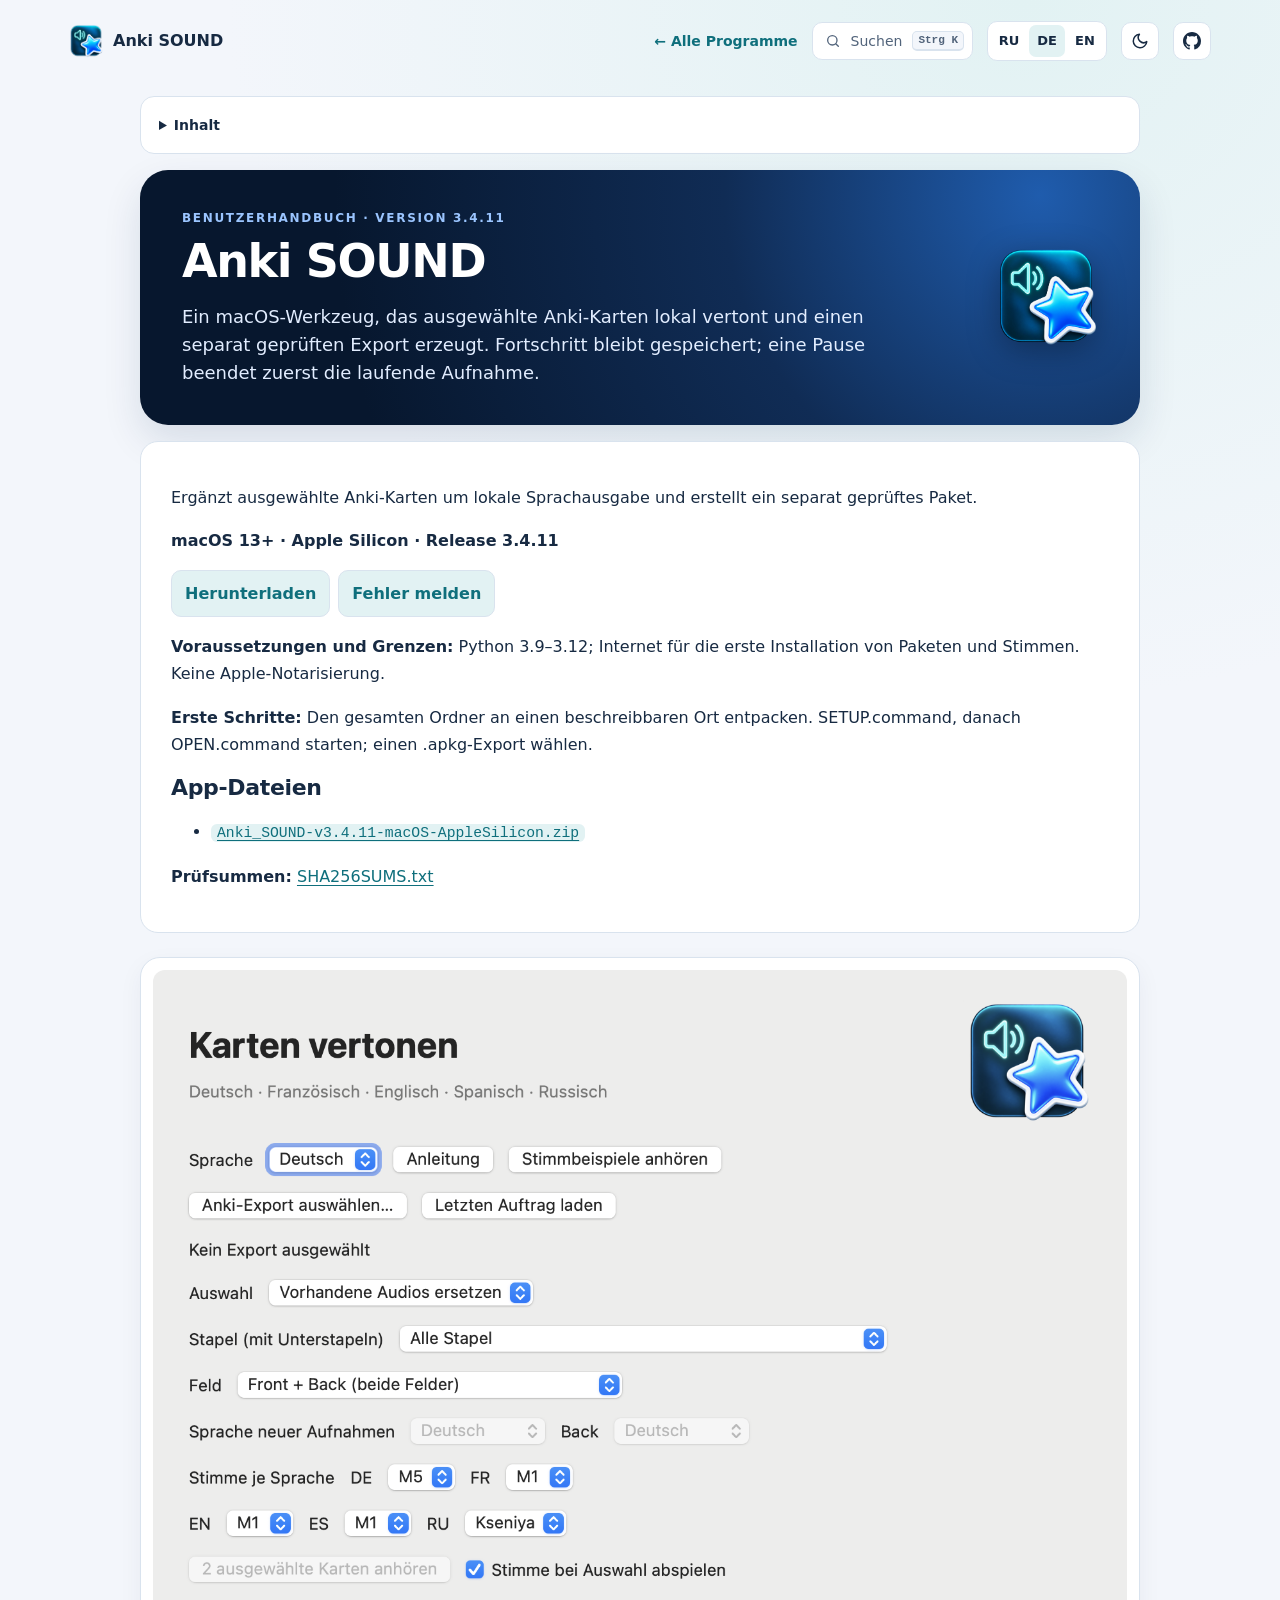
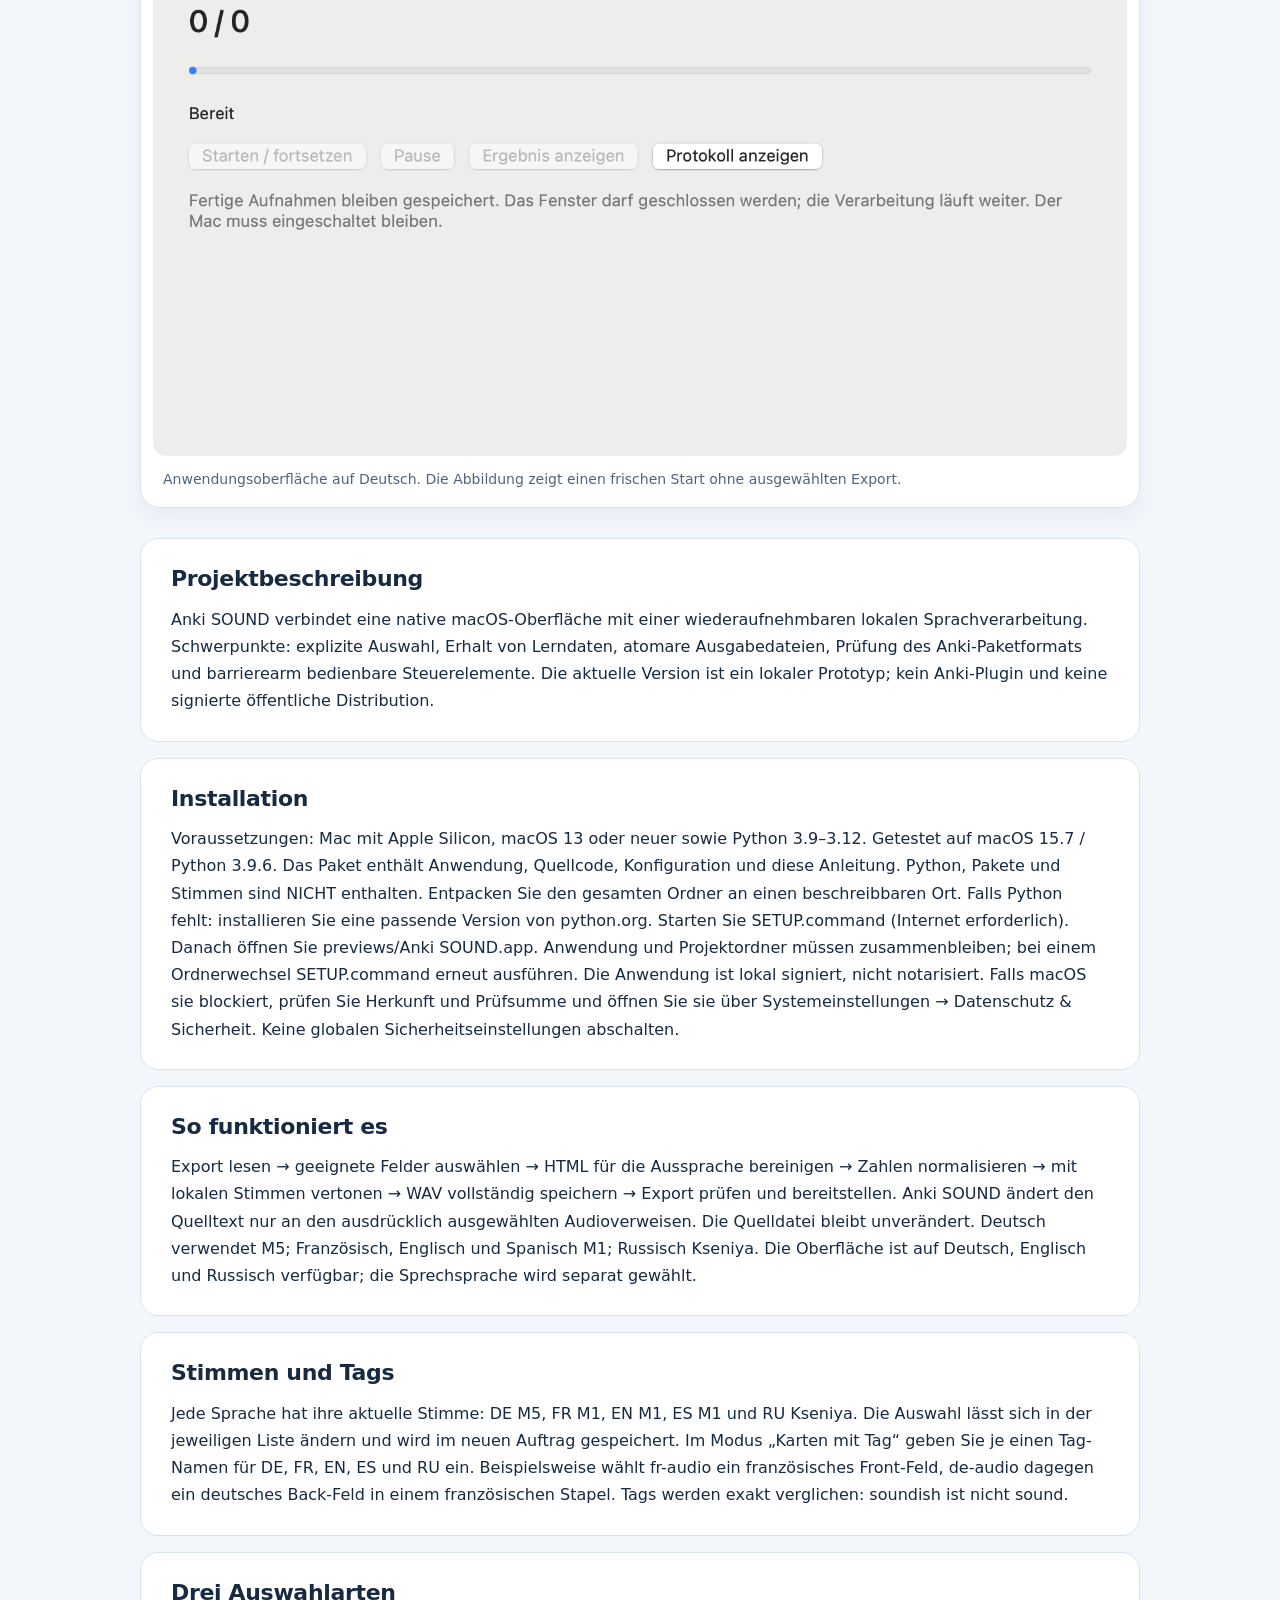
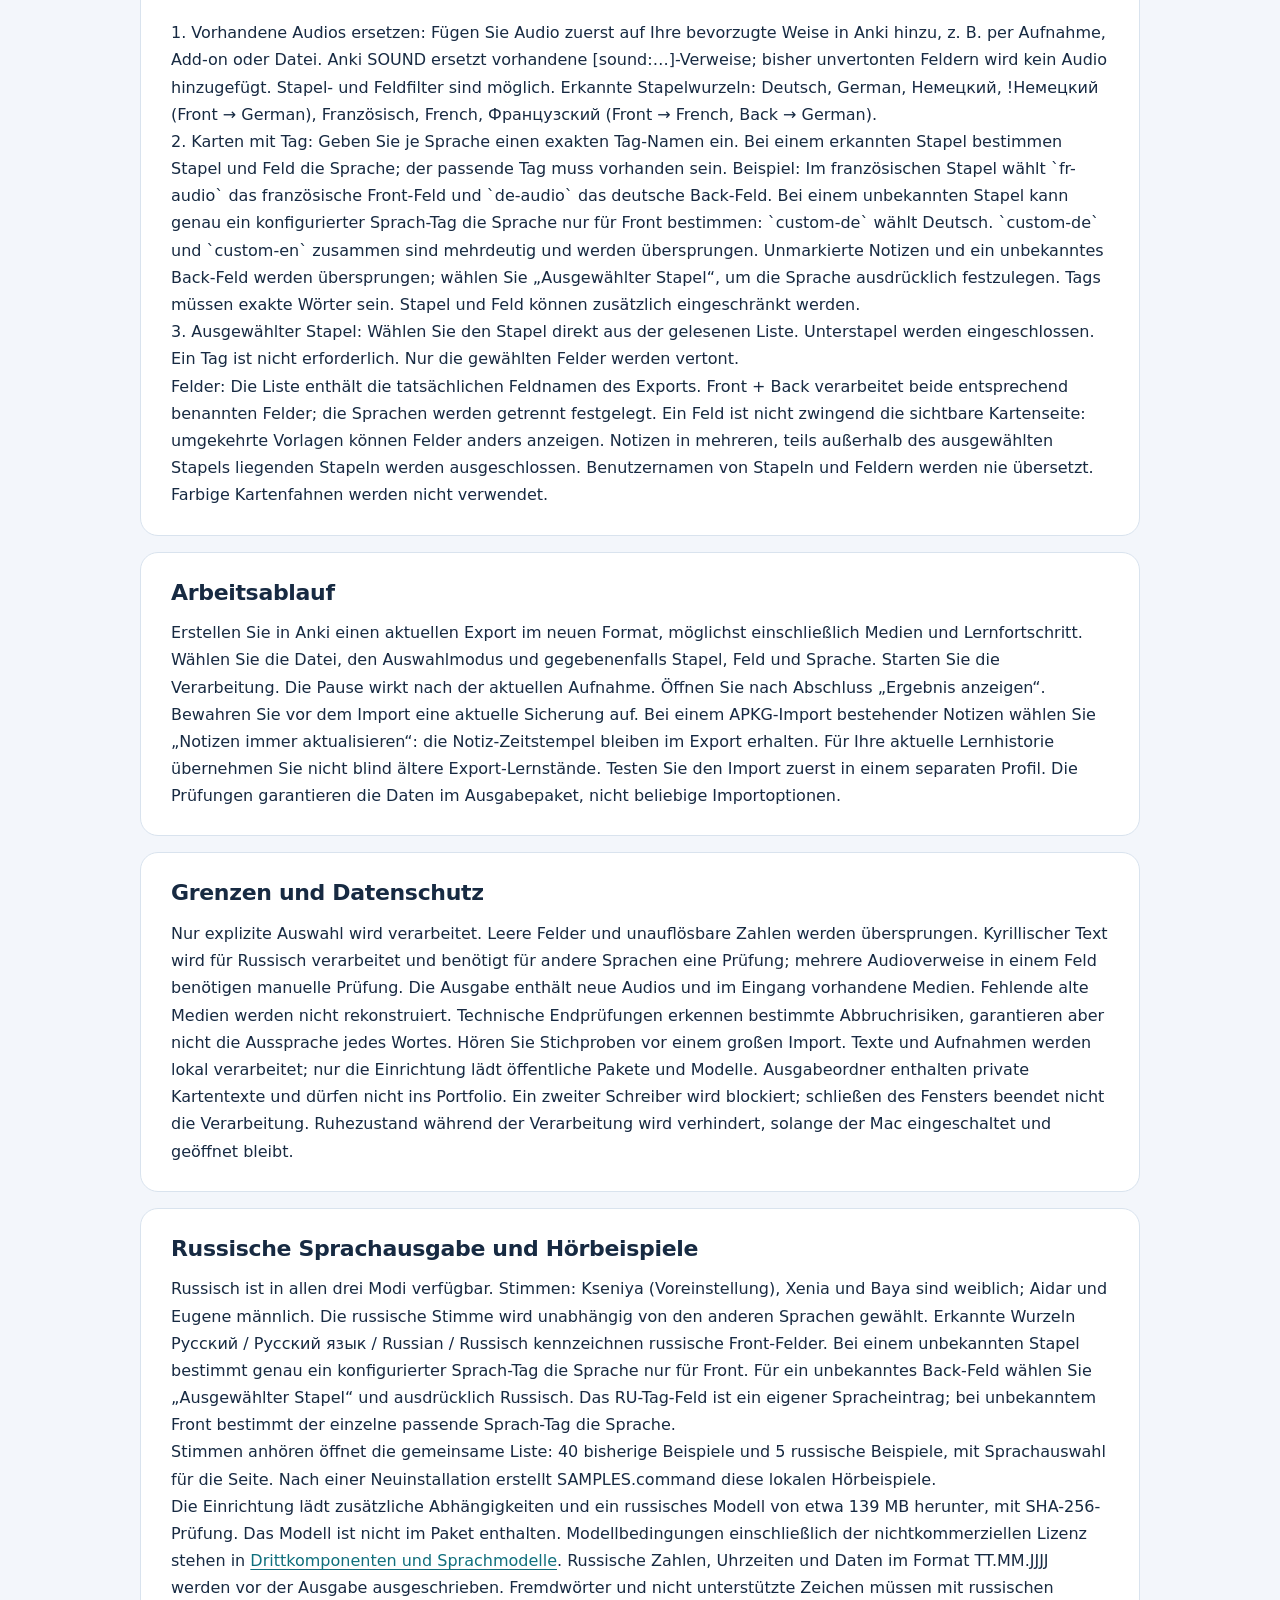
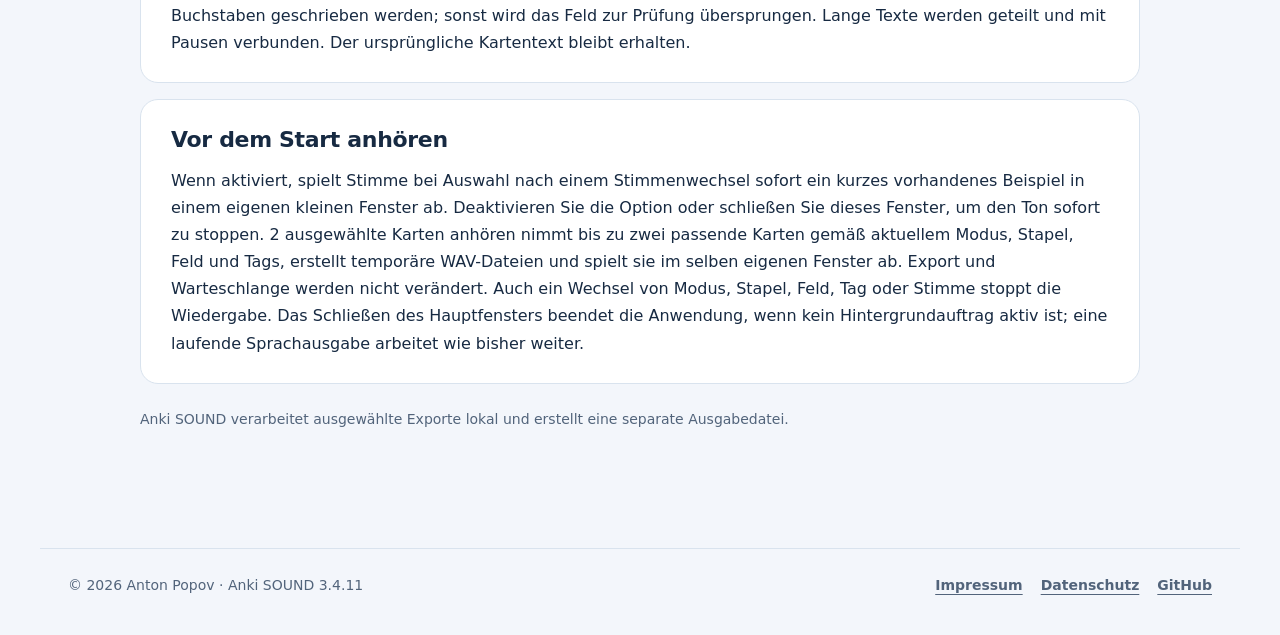
==== docs/Guide-de.html @ 561faa16 "Polish project site and documentation - German root pages (index.html, README.md), English and Russi" ====
<!doctype html>
<html lang="de">
<head>
<meta charset="utf-8"><meta name="viewport" content="width=device-width, initial-scale=1">
<meta name="theme-color" content="#071a35"><title>Anki SOUND — Anleitung</title>
<style>
:root{--ink:#14253d;--muted:#607087;--line:#dbe4f0;--blue:#1677ff;--panel:#fff;--canvas:#f3f6fb}
*{box-sizing:border-box}body{margin:0;background:var(--canvas);color:var(--ink);font:16px/1.72 -apple-system,BlinkMacSystemFont,"Segoe UI",sans-serif}
a{color:#075dd1;text-decoration-thickness:1px;text-underline-offset:3px}a:hover{color:#003c91}
.shell{width:min(100% - 36px,1000px);margin:0 auto;padding:24px 0 56px}
.top{display:flex;align-items:center;justify-content:space-between;gap:18px;margin-bottom:20px}
.brand{display:flex;align-items:center;gap:10px;color:var(--ink);font-weight:750;text-decoration:none}
.brand img{width:38px;height:38px;object-fit:contain}
nav{display:flex;gap:8px;flex-wrap:wrap}nav a{padding:7px 12px;border:1px solid var(--line);border-radius:999px;background:#fff;color:#34445b;text-decoration:none;font-size:14px;font-weight:650}nav a[aria-current]{background:#e6f0ff;border-color:#b8d3ff;color:#075dd1}
.hero{display:grid;grid-template-columns:1fr 104px;gap:24px;align-items:center;padding:38px 42px;border-radius:28px;background:radial-gradient(circle at 90% 10%,#1f5cad 0,#102c55 34%,#07172e 76%);color:white;box-shadow:0 16px 38px #0b2b551f}
.kicker{margin:0 0 8px;color:#9bc5ff;font-size:12px;letter-spacing:.14em;font-weight:750}h1{margin:0;font-size:clamp(30px,5vw,46px);line-height:1.12;letter-spacing:-.03em}.lead{max-width:720px;margin:15px 0 0;color:#e2edff;font-size:18px;line-height:1.55}.hero img{width:104px;height:104px;object-fit:contain;filter:drop-shadow(0 8px 16px #0005)}
figure{margin:24px 0 30px;padding:12px;background:#fff;border:1px solid var(--line);border-radius:20px;box-shadow:0 8px 24px #12304b0d}figure img{display:block;width:100%;height:auto;border-radius:12px}figcaption{padding:12px 10px 3px;color:var(--muted);font-size:14px}
.topic{margin:16px 0;padding:26px 30px;background:var(--panel);border:1px solid var(--line);border-radius:18px;box-shadow:0 5px 16px #0b2b5507}h2{margin:0 0 12px;font-size:22px;line-height:1.3;letter-spacing:-.015em}.copy{white-space:pre-line}.copy p{margin:0 0 12px}.copy p:last-child{margin-bottom:0}
footer{margin-top:24px;padding:20px 10px;color:var(--muted);text-align:center;font-size:14px}
@media(max-width:620px){.shell{width:min(100% - 22px,1000px);padding-top:12px}.top{align-items:flex-start;flex-direction:column}.hero{grid-template-columns:1fr 66px;padding:26px 22px;border-radius:20px;gap:12px}.hero img{width:66px;height:66px}.lead{font-size:16px}.topic{padding:21px 19px}figure{padding:8px}}
@media print{body{background:white}.shell{width:100%;padding:0}.top nav,figure{break-inside:avoid}.hero,.topic,figure{box-shadow:none}.topic{break-inside:avoid}}
.release-summary code{overflow-wrap:anywhere}.release-actions{display:flex;gap:8px;flex-wrap:wrap}.release-link{display:inline-block;padding:9px 13px;border:1px solid #bdd1ed;border-radius:10px;background:#edf4ff;color:#0753ad;font-weight:650;text-decoration:none}.release-link:focus-visible{outline:3px solid #1677ff;outline-offset:3px}
</style>
<!-- ppk-head:start --><meta name="color-scheme" content="light dark"><link rel="icon" href="presentation-icon.png"><meta name="description" content="Ergänzt ausgewählte Anki-Karten um lokale Sprachausgabe und erstellt ein separat geprüftes Paket."><script src="assets/kit/kit-theme.js"></script><link rel="stylesheet" href="assets/kit/kit.css?v=2026.11.05-1"><script src="assets/kit/programs.js?v=2026.11.05-1" defer></script><script src="assets/kit/kit.js?v=2026.11.05-1" defer></script><link rel="stylesheet" href="guide-kit.css?v=2026.11.05-1"><!-- ppk-head:end --></head>
<body class="ppk-page ppk-prose">
<!-- ppk-nav:start --><a class="ppk-skip" href="#main-content">Zum Inhalt</a>
<div class="ppk-nav-wrap" id="ppk-nav-wrap">
  <nav class="ppk-nav" aria-label="Hauptnavigation">
    <a class="ppk-brand" href="index.html"><img src="presentation-icon.png" alt="" width="34" height="34"><span>Anki SOUND</span></a>
    <span class="ppk-spacer"></span>
    <a class="ppk-back" href="https://popovantondev.github.io/popovantondev/index.html">← Alle Programme</a>
    <button class="ppk-search-btn" type="button" data-ppk-open-search aria-label="Programme durchsuchen"><span>Suchen</span><kbd>Strg K</kbd></button>
    <div class="ppk-langs"><a href="Guide-ru.html" lang="ru" hreflang="ru">RU</a><a href="Guide-de.html" lang="de" hreflang="de" aria-current="page">DE</a><a href="Guide-en.html" lang="en" hreflang="en">EN</a></div>
    <button class="ppk-icon-btn ppk-theme-btn" type="button" data-ppk-theme aria-label="Farbschema wechseln"></button>
    <a class="ppk-icon-btn ppk-gh-btn" href="https://github.com/popovantondev/AnkiSound" aria-label="GitHub"></a>
  </nav>
</div><!-- ppk-nav:end -->
<div class="shell">
<aside class="guide-tools"><details><summary>Inhalt</summary><ol><li><a href="#section-2">Projektbeschreibung</a></li><li><a href="#section-3">Installation</a></li><li><a href="#section-4">So funktioniert es</a></li><li><a href="#section-5">Stimmen und Tags</a></li><li><a href="#section-6">Drei Auswahlarten</a></li><li><a href="#section-7">Arbeitsablauf</a></li><li><a href="#section-8">Grenzen und Datenschutz</a></li><li><a href="#section-9">Russische Sprachausgabe und Hörbeispiele</a></li><li><a href="#section-10">Vor dem Start anhören</a></li></ol></details></aside>
<main id="main-content"><section class="hero"><div><p class="kicker">BENUTZERHANDBUCH · VERSION 3.4.11</p><h1>Anki SOUND</h1><p class="lead">Ein macOS-Werkzeug, das ausgewählte Anki-Karten lokal vertont und einen separat geprüften Export erzeugt. Fortschritt bleibt gespeichert; eine Pause beendet zuerst die laufende Aufnahme.</p></div><img src="images/AppIcon.png" alt=""></section>
<!-- public-release:start -->
<section class="topic release-summary" aria-label="Erste Schritte">
<p>Ergänzt ausgewählte Anki-Karten um lokale Sprachausgabe und erstellt ein separat geprüftes Paket.</p>
<p><strong>macOS 13+ · Apple Silicon · Release 3.4.11</strong></p>
<p class="release-actions"><a class="release-link" href="https://github.com/popovantondev/AnkiSound/releases/tag/v3.4.11">Herunterladen</a> <a class="release-link" href="https://github.com/popovantondev/AnkiSound/issues/new/choose">Fehler melden</a></p>
<p><strong>Voraussetzungen und Grenzen:</strong> Python 3.9–3.12; Internet für die erste Installation von Paketen und Stimmen. Keine Apple-Notarisierung.</p>
<p><strong>Erste Schritte:</strong> Den gesamten Ordner an einen beschreibbaren Ort entpacken. SETUP.command, danach OPEN.command starten; einen .apkg-Export wählen.</p>
<h2>App-Dateien</h2>
<ul>
<li><a href="https://github.com/popovantondev/AnkiSound/releases/download/v3.4.11/Anki_SOUND-v3.4.11-macOS-AppleSilicon.zip"><code>Anki_SOUND-v3.4.11-macOS-AppleSilicon.zip</code></a></li>
</ul>
<p><strong>Prüfsummen:</strong> <a href="https://github.com/popovantondev/AnkiSound/releases/download/v3.4.11/SHA256SUMS.txt">SHA256SUMS.txt</a></p>
</section>
<!-- public-release:end -->

<figure><a class="guide-full-image" href="images/guide-de.png" aria-label="Vollständiges Bild öffnen"><img src="images/guide-de.png" alt="Anwendungsoberfläche auf Deutsch. Die Abbildung zeigt einen frischen Start ohne ausgewählten Export."></a><figcaption>Anwendungsoberfläche auf Deutsch. Die Abbildung zeigt einen frischen Start ohne ausgewählten Export.</figcaption></figure>
<section class="topic"><h2 id="section-2">Projektbeschreibung</h2><div class="copy">Anki SOUND verbindet eine native macOS-Oberfläche mit einer wiederaufnehmbaren lokalen Sprachverarbeitung. Schwerpunkte: explizite Auswahl, Erhalt von Lerndaten, atomare Ausgabedateien, Prüfung des Anki-Paketformats und barrierearm bedienbare Steuerelemente. Die aktuelle Version ist ein lokaler Prototyp; kein Anki-Plugin und keine signierte öffentliche Distribution.</div></section>
<section class="topic"><h2 id="section-3">Installation</h2><div class="copy">Voraussetzungen: Mac mit Apple Silicon, macOS 13 oder neuer sowie Python 3.9–3.12. Getestet auf macOS 15.7 / Python 3.9.6. Das Paket enthält Anwendung, Quellcode, Konfiguration und diese Anleitung. Python, Pakete und Stimmen sind NICHT enthalten. Entpacken Sie den gesamten Ordner an einen beschreibbaren Ort. Falls Python fehlt: installieren Sie eine passende Version von python.org. Starten Sie SETUP.command (Internet erforderlich). Danach öffnen Sie previews/Anki SOUND.app. Anwendung und Projektordner müssen zusammenbleiben; bei einem Ordnerwechsel SETUP.command erneut ausführen. Die Anwendung ist lokal signiert, nicht notarisiert. Falls macOS sie blockiert, prüfen Sie Herkunft und Prüfsumme und öffnen Sie sie über Systemeinstellungen → Datenschutz &amp; Sicherheit. Keine globalen Sicherheitseinstellungen abschalten.</div></section>
<section class="topic"><h2 id="section-4">So funktioniert es</h2><div class="copy">Export lesen → geeignete Felder auswählen → HTML für die Aussprache bereinigen → Zahlen normalisieren → mit lokalen Stimmen vertonen → WAV vollständig speichern → Export prüfen und bereitstellen. Anki SOUND ändert den Quelltext nur an den ausdrücklich ausgewählten Audioverweisen. Die Quelldatei bleibt unverändert. Deutsch verwendet M5; Französisch, Englisch und Spanisch M1; Russisch Kseniya. Die Oberfläche ist auf Deutsch, Englisch und Russisch verfügbar; die Sprechsprache wird separat gewählt.</div></section>
<section class="topic"><h2 id="section-5">Stimmen und Tags</h2><div class="copy">Jede Sprache hat ihre aktuelle Stimme: DE M5, FR M1, EN M1, ES M1 und RU Kseniya. Die Auswahl lässt sich in der jeweiligen Liste ändern und wird im neuen Auftrag gespeichert. Im Modus „Karten mit Tag“ geben Sie je einen Tag-Namen für DE, FR, EN, ES und RU ein. Beispielsweise wählt fr-audio ein französisches Front-Feld, de-audio dagegen ein deutsches Back-Feld in einem französischen Stapel. Tags werden exakt verglichen: soundish ist nicht sound.</div></section>
<section class="topic"><h2 id="section-6">Drei Auswahlarten</h2><div class="copy">1. Vorhandene Audios ersetzen: Fügen Sie Audio zuerst auf Ihre bevorzugte Weise in Anki hinzu, z. B. per Aufnahme, Add-on oder Datei. Anki SOUND ersetzt vorhandene [sound:…]-Verweise; bisher unvertonten Feldern wird kein Audio hinzugefügt. Stapel- und Feldfilter sind möglich. Erkannte Stapelwurzeln: Deutsch, German, Немецкий, !Немецкий (Front → German), Französisch, French, Французский (Front → French, Back → German).
2. Karten mit Tag: Geben Sie je Sprache einen exakten Tag-Namen ein. Bei einem erkannten Stapel bestimmen Stapel und Feld die Sprache; der passende Tag muss vorhanden sein. Beispiel: Im französischen Stapel wählt `fr-audio` das französische Front-Feld und `de-audio` das deutsche Back-Feld. Bei einem unbekannten Stapel kann genau ein konfigurierter Sprach-Tag die Sprache nur für Front bestimmen: `custom-de` wählt Deutsch. `custom-de` und `custom-en` zusammen sind mehrdeutig und werden übersprungen. Unmarkierte Notizen und ein unbekanntes Back-Feld werden übersprungen; wählen Sie „Ausgewählter Stapel“, um die Sprache ausdrücklich festzulegen. Tags müssen exakte Wörter sein. Stapel und Feld können zusätzlich eingeschränkt werden.
3. Ausgewählter Stapel: Wählen Sie den Stapel direkt aus der gelesenen Liste. Unterstapel werden eingeschlossen. Ein Tag ist nicht erforderlich. Nur die gewählten Felder werden vertont.
Felder: Die Liste enthält die tatsächlichen Feldnamen des Exports. Front + Back verarbeitet beide entsprechend benannten Felder; die Sprachen werden getrennt festgelegt. Ein Feld ist nicht zwingend die sichtbare Kartenseite: umgekehrte Vorlagen können Felder anders anzeigen. Notizen in mehreren, teils außerhalb des ausgewählten Stapels liegenden Stapeln werden ausgeschlossen. Benutzernamen von Stapeln und Feldern werden nie übersetzt. Farbige Kartenfahnen werden nicht verwendet.</div></section>
<section class="topic"><h2 id="section-7">Arbeitsablauf</h2><div class="copy">Erstellen Sie in Anki einen aktuellen Export im neuen Format, möglichst einschließlich Medien und Lernfortschritt. Wählen Sie die Datei, den Auswahlmodus und gegebenenfalls Stapel, Feld und Sprache. Starten Sie die Verarbeitung. Die Pause wirkt nach der aktuellen Aufnahme. Öffnen Sie nach Abschluss „Ergebnis anzeigen“. Bewahren Sie vor dem Import eine aktuelle Sicherung auf. Bei einem APKG-Import bestehender Notizen wählen Sie „Notizen immer aktualisieren“: die Notiz-Zeitstempel bleiben im Export erhalten. Für Ihre aktuelle Lernhistorie übernehmen Sie nicht blind ältere Export-Lernstände. Testen Sie den Import zuerst in einem separaten Profil. Die Prüfungen garantieren die Daten im Ausgabepaket, nicht beliebige Importoptionen.</div></section>
<section class="topic"><h2 id="section-8">Grenzen und Datenschutz</h2><div class="copy">Nur explizite Auswahl wird verarbeitet. Leere Felder und unauflösbare Zahlen werden übersprungen. Kyrillischer Text wird für Russisch verarbeitet und benötigt für andere Sprachen eine Prüfung; mehrere Audioverweise in einem Feld benötigen manuelle Prüfung. Die Ausgabe enthält neue Audios und im Eingang vorhandene Medien. Fehlende alte Medien werden nicht rekonstruiert. Technische Endprüfungen erkennen bestimmte Abbruchrisiken, garantieren aber nicht die Aussprache jedes Wortes. Hören Sie Stichproben vor einem großen Import. Texte und Aufnahmen werden lokal verarbeitet; nur die Einrichtung lädt öffentliche Pakete und Modelle. Ausgabeordner enthalten private Kartentexte und dürfen nicht ins Portfolio. Ein zweiter Schreiber wird blockiert; schließen des Fensters beendet nicht die Verarbeitung. Ruhezustand während der Verarbeitung wird verhindert, solange der Mac eingeschaltet und geöffnet bleibt.</div></section>
<section class="topic"><h2 id="section-9">Russische Sprachausgabe und Hörbeispiele</h2><div class="copy">Russisch ist in allen drei Modi verfügbar. Stimmen: Kseniya (Voreinstellung), Xenia und Baya sind weiblich; Aidar und Eugene männlich. Die russische Stimme wird unabhängig von den anderen Sprachen gewählt. Erkannte Wurzeln Русский / Русский язык / Russian / Russisch kennzeichnen russische Front-Felder. Bei einem unbekannten Stapel bestimmt genau ein konfigurierter Sprach-Tag die Sprache nur für Front. Für ein unbekanntes Back-Feld wählen Sie „Ausgewählter Stapel“ und ausdrücklich Russisch. Das RU-Tag-Feld ist ein eigener Spracheintrag; bei unbekanntem Front bestimmt der einzelne passende Sprach-Tag die Sprache.
Stimmen anhören öffnet die gemeinsame Liste: 40 bisherige Beispiele und 5 russische Beispiele, mit Sprachauswahl für die Seite. Nach einer Neuinstallation erstellt SAMPLES.command diese lokalen Hörbeispiele.
Die Einrichtung lädt zusätzliche Abhängigkeiten und ein russisches Modell von etwa 139 MB herunter, mit SHA-256-Prüfung. Das Modell ist nicht im Paket enthalten. Modellbedingungen einschließlich der nichtkommerziellen Lizenz stehen in <a href="https://github.com/popovantondev/AnkiSound/blob/main/THIRD_PARTY.md">Drittkomponenten und Sprachmodelle</a>. Russische Zahlen, Uhrzeiten und Daten im Format TT.MM.JJJJ werden vor der Ausgabe ausgeschrieben. Fremdwörter und nicht unterstützte Zeichen müssen mit russischen Buchstaben geschrieben werden; sonst wird das Feld zur Prüfung übersprungen. Lange Texte werden geteilt und mit Pausen verbunden. Der ursprüngliche Kartentext bleibt erhalten.</div></section>
<section class="topic"><h2 id="section-10">Vor dem Start anhören</h2><div class="copy">Wenn aktiviert, spielt Stimme bei Auswahl nach einem Stimmenwechsel sofort ein kurzes vorhandenes Beispiel in einem eigenen kleinen Fenster ab. Deaktivieren Sie die Option oder schließen Sie dieses Fenster, um den Ton sofort zu stoppen. 2 ausgewählte Karten anhören nimmt bis zu zwei passende Karten gemäß aktuellem Modus, Stapel, Feld und Tags, erstellt temporäre WAV-Dateien und spielt sie im selben eigenen Fenster ab. Export und Warteschlange werden nicht verändert. Auch ein Wechsel von Modus, Stapel, Feld, Tag oder Stimme stoppt die Wiedergabe. Das Schließen des Hauptfensters beendet die Anwendung, wenn kein Hintergrundauftrag aktiv ist; eine laufende Sprachausgabe arbeitet wie bisher weiter.</div></section></main><div class="guide-note">Anki SOUND verarbeitet ausgewählte Exporte lokal und erstellt eine separate Ausgabedatei.</div>
</div>
<footer class="ppk-footer">
  <span>© 2026 Anton Popov · Anki SOUND 3.4.11</span>
  <nav aria-label="Rechtliches"><a href="https://popovantondev.github.io/popovantondev/impressum.html">Impressum</a><a href="https://popovantondev.github.io/popovantondev/datenschutz.html">Datenschutz</a><a href="https://github.com/popovantondev/AnkiSound">GitHub</a></nav>
</footer>
</body></html>
---- docs/assets/kit/kit.css ----
/* popovantondev shared kit: tokens, header, search palette, components, footer.
   Everything is prefixed ppk-. Pages set their accent in their own CSS (see demo.html).
   Kit tokens have zero specificity (:where), so any page rule overrides them regardless of load order. */

/* ---------- tokens ---------- */
:where(:root){color-scheme:light;
  --ppk-bg:#f3f6fb;--ppk-panel:#ffffff;--ppk-ink:#172a42;--ppk-muted:#52647b;--ppk-line:#d9e3ee;
  --ppk-accent:#0f6f7c;--ppk-accent-ink:#ffffff;--ppk-tint:#e2f2f3;--ppk-hero:#0c3a45;--ppk-hero-end:#1b6b78;
  --ppk-glass:rgba(255,255,255,.76);--ppk-term:#0f1b26;--ppk-term-ink:#d6e4ef;--ppk-term-ps:#7fd4dc;--ppk-term-ok:#6ee787;--ppk-term-dim:#8fa3b6;
  --ppk-ok:#15803d;--ppk-ok-bg:#dcfce7;--ppk-ok-fg:#166534;--ppk-warn-bg:#fef3c7;--ppk-warn-fg:#92400e;
  --ppk-focus:#1a5fd0;--ppk-shadow:0 22px 50px -30px rgba(22,43,72,.35);
  --ppk-radius-s:8px;--ppk-radius-m:12px;--ppk-radius-l:20px;--ppk-radius-pill:999px;
  --ppk-font:system-ui,-apple-system,"Segoe UI",sans-serif;--ppk-mono:ui-monospace,"Cascadia Code",Consolas,monospace;--ppk-shell:1200px}
:where([data-theme="dark"]){color-scheme:dark;
  --ppk-bg:#0c131b;--ppk-panel:#131d28;--ppk-ink:#e5edf5;--ppk-muted:#9badbf;--ppk-line:#233142;
  --ppk-accent:#3cc1cc;--ppk-accent-ink:#03262b;--ppk-tint:#11343a;--ppk-hero:#082a32;--ppk-hero-end:#145a65;
  --ppk-glass:rgba(19,29,40,.76);--ppk-term:#070d13;--ppk-term-ink:#d6e4ef;--ppk-term-ps:#7fd4dc;--ppk-term-ok:#6ee787;--ppk-term-dim:#8fa3b6;
  --ppk-ok:#4ade80;--ppk-ok-bg:#14532d;--ppk-ok-fg:#bbf7d0;--ppk-warn-bg:#78350f;--ppk-warn-fg:#fde68a;
  --ppk-focus:#7ab8ff;--ppk-shadow:0 22px 50px -30px rgba(0,0,0,.7)}
@media (prefers-color-scheme:dark){:where(:root:not([data-theme])){color-scheme:dark;
  --ppk-bg:#0c131b;--ppk-panel:#131d28;--ppk-ink:#e5edf5;--ppk-muted:#9badbf;--ppk-line:#233142;
  --ppk-accent:#3cc1cc;--ppk-accent-ink:#03262b;--ppk-tint:#11343a;--ppk-hero:#082a32;--ppk-hero-end:#145a65;
  --ppk-glass:rgba(19,29,40,.76);--ppk-term:#070d13;--ppk-term-ink:#d6e4ef;--ppk-term-ps:#7fd4dc;--ppk-term-ok:#6ee787;--ppk-term-dim:#8fa3b6;
  --ppk-ok:#4ade80;--ppk-ok-bg:#14532d;--ppk-ok-fg:#bbf7d0;--ppk-warn-bg:#78350f;--ppk-warn-fg:#fde68a;
  --ppk-focus:#7ab8ff;--ppk-shadow:0 22px 50px -30px rgba(0,0,0,.7)}}

/* ---------- base (only inside pages that opt in with class ppk-page on body) ---------- */
.ppk-page{margin:0;background:radial-gradient(ellipse at 80% 0,var(--ppk-tint),transparent 55%),var(--ppk-bg);background-attachment:fixed;color:var(--ppk-ink);font:16px/1.6 var(--ppk-font);transition:background-color .3s,color .3s}
.ppk-page *,.ppk-page *::before,.ppk-page *::after{box-sizing:border-box}
:where(.ppk-page a){color:var(--ppk-accent);text-underline-offset:4px}
:where(.ppk-page img){max-width:100%;height:auto}
:where(.ppk-page button){font:inherit;color:inherit}
.ppk-page :focus-visible,.ppk-overlay :focus-visible,.ppk-nav-wrap :focus-visible,.ppk-footer :focus-visible{outline:3px solid var(--ppk-focus);outline-offset:3px}
:where(.ppk-page h1),.ppk-title{font-size:clamp(34px,4.6vw,58px);line-height:1.05;letter-spacing:-.035em;margin:14px 0 18px}
:where(.ppk-page h2),.ppk-h2{font-size:clamp(22px,2.4vw,28px);line-height:1.25;letter-spacing:-.01em;margin:0 0 6px}
.ppk-page [hidden],.ppk-overlay[hidden]{display:none!important}
.ppk-shell{max-width:var(--ppk-shell);margin:0 auto;padding:0 28px}
.ppk-section{margin:56px 0;position:relative}
.ppk-sub{color:var(--ppk-muted);margin:0 0 22px}
.ppk-sr-only{position:absolute!important;width:1px;height:1px;margin:-1px;padding:0;overflow:hidden;clip:rect(0 0 0 0);white-space:nowrap;border:0}
.ppk-skip{position:absolute;left:12px;top:-60px;z-index:200;background:var(--ppk-panel);color:var(--ppk-ink);border:2px solid var(--ppk-focus);border-radius:var(--ppk-radius-m);padding:8px 14px;font-weight:700;text-decoration:none}
.ppk-skip:focus{top:12px}
html.ppk-lock{overflow:hidden}

/* ---------- icons (CSS masks, work without JS and without inline SVG) ---------- */
.ppk-search-btn::before,.ppk-gh-btn::before,.ppk-theme-btn::before,.ppk-btn-gh::before{content:"";flex:none;background:currentColor;-webkit-mask:var(--ppk-ico) center/contain no-repeat;mask:var(--ppk-ico) center/contain no-repeat}
.ppk-search-btn::before{--ppk-ico:url("data:image/svg+xml,%3Csvg xmlns='http://www.w3.org/2000/svg' viewBox='0 0 24 24' fill='none' stroke='black' stroke-width='2' stroke-linecap='round'%3E%3Ccircle cx='11' cy='11' r='7'/%3E%3Cpath d='m20 20-3.5-3.5'/%3E%3C/svg%3E");width:16px;height:16px}
.ppk-gh-btn::before,.ppk-btn-gh::before{--ppk-ico:url("data:image/svg+xml,%3Csvg xmlns='http://www.w3.org/2000/svg' viewBox='0 0 16 16'%3E%3Cpath d='M8 0C3.58 0 0 3.58 0 8c0 3.54 2.29 6.53 5.47 7.59.4.07.55-.17.55-.38 0-.19-.01-.82-.01-1.49-2.01.37-2.53-.49-2.69-.94-.09-.23-.48-.94-.82-1.13-.28-.15-.68-.52-.01-.53.63-.01 1.08.58 1.23.82.72 1.21 1.87.87 2.33.66.07-.52.28-.87.51-1.07-1.78-.2-3.64-.89-3.64-3.95 0-.87.31-1.59.82-2.15-.08-.2-.36-1.02.08-2.12 0 0 .67-.21 2.2.82.64-.18 1.32-.27 2-.27.68 0 1.36.09 2 .27 1.53-1.04 2.2-.82 2.2-.82.44 1.1.16 1.92.08 2.12.51.56.82 1.27.82 2.15 0 3.07-1.87 3.75-3.65 3.95.29.25.54.73.54 1.48 0 1.07-.01 1.93-.01 2.2 0 .21.15.46.55.38A8.013 8.013 0 0 0 16 8c0-4.42-3.58-8-8-8z'/%3E%3C/svg%3E");width:18px;height:18px}
.ppk-theme-btn::before{--ppk-ico:url("data:image/svg+xml,%3Csvg xmlns='http://www.w3.org/2000/svg' viewBox='0 0 24 24' fill='none' stroke='black' stroke-width='2' stroke-linecap='round' stroke-linejoin='round'%3E%3Cpath d='M21 12.8A9 9 0 1 1 11.2 3a7 7 0 0 0 9.8 9.8z'/%3E%3C/svg%3E");width:18px;height:18px}
:root[data-theme="dark"] .ppk-theme-btn::before{--ppk-ico:url("data:image/svg+xml,%3Csvg xmlns='http://www.w3.org/2000/svg' viewBox='0 0 24 24' fill='none' stroke='black' stroke-width='2' stroke-linecap='round'%3E%3Ccircle cx='12' cy='12' r='4.5'/%3E%3Cpath d='M12 2v2M12 20v2M4.9 4.9l1.4 1.4M17.7 17.7l1.4 1.4M2 12h2M20 12h2M4.9 19.1l1.4-1.4M17.7 6.3l1.4-1.4'/%3E%3C/svg%3E")}
@media (prefers-color-scheme:dark){:root:not([data-theme]) .ppk-theme-btn::before{--ppk-ico:url("data:image/svg+xml,%3Csvg xmlns='http://www.w3.org/2000/svg' viewBox='0 0 24 24' fill='none' stroke='black' stroke-width='2' stroke-linecap='round'%3E%3Ccircle cx='12' cy='12' r='4.5'/%3E%3Cpath d='M12 2v2M12 20v2M4.9 4.9l1.4 1.4M17.7 17.7l1.4 1.4M2 12h2M20 12h2M4.9 19.1l1.4-1.4M17.7 6.3l1.4-1.4'/%3E%3C/svg%3E")}}
.ppk-search-btn:has(svg)::before,.ppk-icon-btn:has(svg)::before,.ppk-btn-gh:has(svg)::before{display:none}

/* ---------- header: static markup, JS only improves it ---------- */
.ppk-nav-wrap{position:sticky;top:0;z-index:40;padding:10px 0 0;transition:padding .3s}
.ppk-nav-wrap.ppk-floating{padding-inline:8px}
.ppk-nav{max-width:var(--ppk-shell);margin:0 auto;display:flex;align-items:center;gap:14px;padding:10px 28px;border:1px solid transparent;border-radius:0;font:14px/1.3 var(--ppk-font);color:var(--ppk-ink);transition:max-width .35s cubic-bezier(.2,.8,.2,1),padding .35s cubic-bezier(.2,.8,.2,1),border-radius .35s,background-color .35s,box-shadow .35s}
.ppk-nav *,.ppk-nav *::before,.ppk-nav *::after{box-sizing:border-box}
.ppk-floating .ppk-nav{max-width:980px;padding:8px 10px 8px 16px;border-color:var(--ppk-line);border-radius:var(--ppk-radius-pill);background:var(--ppk-glass);-webkit-backdrop-filter:blur(14px) saturate(1.4);backdrop-filter:blur(14px) saturate(1.4);box-shadow:0 10px 30px -18px rgba(0,0,0,.35)}
.ppk-brand{display:flex;align-items:center;gap:10px;min-width:0;font-size:16px;font-weight:750;color:var(--ppk-ink);text-decoration:none;white-space:nowrap}
.ppk-brand img{width:34px;height:34px;flex:none;border-radius:9px}
.ppk-brand span{overflow:hidden;text-overflow:ellipsis}
.ppk-spacer{flex:1}
.ppk-back{display:inline-flex;align-items:center;min-height:38px;font-size:14px;font-weight:650;color:var(--ppk-accent);text-decoration:none;white-space:nowrap}
.ppk-back:hover{text-decoration:underline;text-underline-offset:4px}
.ppk-search-btn{display:none;align-items:center;gap:10px;min-height:38px;padding:6px 8px 6px 12px;border:1px solid var(--ppk-line);border-radius:10px;background:var(--ppk-panel);color:var(--ppk-muted);font:inherit;font-size:14px;cursor:pointer;transition:border-color .2s}
.ppk-search-btn:hover{border-color:var(--ppk-accent)}
html.ppk-js .ppk-search-btn{display:flex}
.ppk-search-btn kbd,.ppk-kbd{font:600 11px/1 var(--ppk-mono);border:1px solid var(--ppk-line);border-bottom-width:2px;border-radius:5px;padding:3px 5px;color:var(--ppk-muted);background:var(--ppk-bg)}
.ppk-langs{display:flex;gap:2px;padding:3px;border:1px solid var(--ppk-line);border-radius:10px;background:var(--ppk-panel)}
.ppk-langs a{display:grid;place-items:center;min-width:36px;min-height:32px;border-radius:7px;color:var(--ppk-ink);font-size:13px;font-weight:700;text-decoration:none}
.ppk-langs a:hover{background:var(--ppk-bg)}
.ppk-langs a[aria-current]{background:var(--ppk-tint);color:var(--ppk-ink)}
.ppk-icon-btn{display:grid;place-items:center;width:38px;height:38px;padding:0;border:1px solid var(--ppk-line);border-radius:10px;background:var(--ppk-panel);color:var(--ppk-ink);text-decoration:none;cursor:pointer;transition:border-color .2s}
.ppk-icon-btn:hover{border-color:var(--ppk-accent)}
.ppk-icon-btn svg{width:18px;height:18px}
html:not(.ppk-js) .ppk-theme-btn{display:none}

/* ---------- hero parts ---------- */
.ppk-hero{display:grid;grid-template-columns:minmax(0,1fr) minmax(0,1.05fr);gap:40px;align-items:center;margin:34px 0 10px}
.ppk-hero>*{min-width:0}
.ppk-pill{display:inline-flex;align-items:center;gap:8px;max-width:100%;padding:4px 12px 4px 4px;border:1px solid var(--ppk-line);border-radius:var(--ppk-radius-pill);background:var(--ppk-panel);color:var(--ppk-ink);font-size:13px;text-decoration:none;transition:border-color .2s,transform .2s}
.ppk-pill:hover{border-color:var(--ppk-accent);transform:translateY(-1px)}
.ppk-pill .ppk-new{flex:none;background:var(--ppk-accent);color:var(--ppk-accent-ink);border-radius:var(--ppk-radius-pill);padding:2px 8px;font-weight:800;font-size:11px;letter-spacing:.04em}
.ppk-pill .ppk-more{color:var(--ppk-accent);font-weight:650;white-space:nowrap}
.ppk-lead{margin:0 0 18px;color:var(--ppk-muted);font-size:19px}
.ppk-status{display:inline-block;padding:4px 10px;border-radius:var(--ppk-radius-s);background:var(--ppk-tint);color:var(--ppk-accent);font-size:14px;font-weight:700}
.ppk-actions{display:flex;flex-wrap:wrap;align-items:center;gap:10px;margin:22px 0 14px}
.ppk-btn{display:inline-flex;align-items:center;gap:10px;min-height:46px;padding:10px 16px;border:1px solid var(--ppk-line);border-radius:11px;background:var(--ppk-panel);color:var(--ppk-accent);font-size:15px;font-weight:700;text-decoration:none;cursor:pointer;transition:transform .15s,box-shadow .2s,border-color .2s}
.ppk-btn:hover{transform:translateY(-1px);box-shadow:0 8px 20px -12px rgba(0,0,0,.35);border-color:var(--ppk-accent)}
.ppk-btn-primary{background:var(--ppk-accent);border-color:var(--ppk-accent);color:var(--ppk-accent-ink)}
.ppk-btn-gh{color:var(--ppk-ink)}
.ppk-chip{display:inline-flex;align-items:center;gap:6px;padding:1px 7px;border:1px solid var(--ppk-line);border-radius:7px;background:var(--ppk-bg);color:var(--ppk-muted);font-size:12px;font-weight:600}
.ppk-dot{display:inline-block;width:9px;height:9px;border-radius:50%;background:var(--ppk-accent)}
.ppk-requirements{margin:0;padding-left:14px;border-left:3px solid var(--ppk-line);color:var(--ppk-muted);font-size:14px}
.ppk-requirements strong{display:block;color:var(--ppk-ink)}
.ppk-preview{position:relative;margin:0;overflow:hidden;border:1px solid var(--ppk-line);border-radius:22px;background:var(--ppk-panel);box-shadow:var(--ppk-shadow)}
.ppk-stage{display:grid;place-items:center;padding:18px;background:linear-gradient(145deg,var(--ppk-hero),var(--ppk-hero-end))}
.ppk-stage img{display:block;width:auto;max-height:470px;filter:drop-shadow(0 8px 18px rgba(0,0,0,.25))}
.ppk-preview figcaption{padding:12px 18px;color:var(--ppk-muted);font-size:14px}

/* ---------- bento ---------- */
.ppk-bento{display:grid;grid-template-columns:repeat(3,minmax(0,1fr));gap:16px}
.ppk-tile{position:relative;min-width:0;overflow:hidden;padding:22px;border:1px solid var(--ppk-line);border-radius:var(--ppk-radius-l);background:var(--ppk-panel)}
.ppk-tile h3{margin:0 0 4px;font-size:18px}
.ppk-tile p{margin:0 0 14px;color:var(--ppk-muted);font-size:15px}
.ppk-wide{grid-column:span 2}
.ppk-term{min-height:178px;overflow:hidden;padding:14px 16px;border-radius:14px;background:var(--ppk-term);color:var(--ppk-term-ink);font:13.5px/1.75 var(--ppk-mono)}
.ppk-term-bar{display:flex;gap:6px;margin-bottom:10px}
.ppk-term-bar i{width:10px;height:10px;border-radius:50%;background:#4a586a}
.ppk-term-out>div{overflow-wrap:anywhere}
.ppk-term .ppk-ps{color:var(--ppk-term-ps)}
.ppk-term .ppk-ok{color:var(--ppk-term-ok)}
.ppk-term .ppk-dim{color:var(--ppk-term-dim)}
.ppk-cursor{display:inline-block;width:8px;height:1.05em;background:var(--ppk-term-ink);vertical-align:-2px;animation:ppk-blink 1s steps(1) infinite}
@keyframes ppk-blink{50%{opacity:0}}
.ppk-chips{display:flex;flex-wrap:wrap;gap:8px}
.ppk-chips span{padding:6px 12px;border:1px solid var(--ppk-line);border-radius:var(--ppk-radius-pill);background:var(--ppk-bg);font-size:14px;font-weight:600;transition:transform .2s,border-color .2s}
.ppk-chips span:hover{transform:translateY(-2px);border-color:var(--ppk-accent)}
.ppk-live{display:inline-flex;align-items:center;gap:8px;color:var(--ppk-ok);font-size:15px;font-weight:700}
.ppk-live::before{content:"";width:10px;height:10px;border-radius:50%;background:var(--ppk-ok);box-shadow:0 0 0 0 rgba(22,163,74,.55);animation:ppk-pulse 2s infinite}
@keyframes ppk-pulse{70%{box-shadow:0 0 0 10px rgba(22,163,74,0)}100%{box-shadow:0 0 0 0 rgba(22,163,74,0)}}
.ppk-checks{display:grid;gap:8px;margin:0;padding:0;list-style:none;font-size:15px}
.ppk-checks li::before{content:"\2713";margin-right:8px;color:var(--ppk-ok);font-weight:800}

/* ---------- steps ---------- */
.ppk-process{padding:26px;border:1px solid var(--ppk-line);border-radius:18px;background:var(--ppk-panel)}
.ppk-flow{display:grid;grid-template-columns:repeat(3,minmax(0,1fr));gap:12px;margin:14px 0 0;padding:0;list-style:none;counter-reset:ppk-step}
.ppk-flow li{padding:14px 16px;border:1px solid var(--ppk-line);border-radius:var(--ppk-radius-m);background:var(--ppk-bg)}
.ppk-flow li::before{counter-increment:ppk-step;content:counter(ppk-step,decimal-leading-zero);display:block;color:var(--ppk-accent);font-size:14px;font-weight:700}

/* ---------- tabs and program cards ---------- */
.ppk-tabs{display:inline-flex;flex-wrap:wrap;gap:4px;padding:4px;border:1px solid var(--ppk-line);border-radius:14px;background:var(--ppk-panel)}
.ppk-tabs button{padding:8px 14px;min-height:38px;border:0;border-radius:10px;background:transparent;color:var(--ppk-muted);font-size:14px;font-weight:650;cursor:pointer;transition:background-color .2s,color .2s}
.ppk-tabs button:hover{color:var(--ppk-ink)}
.ppk-tabs button[aria-selected="true"]{background:var(--ppk-accent);color:var(--ppk-accent-ink)}
.ppk-app-grid{display:grid;grid-template-columns:repeat(auto-fill,minmax(230px,1fr));gap:12px;margin-top:16px}
.ppk-app-card{display:flex;align-items:flex-start;gap:12px;padding:14px;border:1px solid var(--ppk-line);border-radius:14px;background:var(--ppk-panel);color:var(--ppk-ink);text-decoration:none;animation:ppk-fade .35s ease both;transition:border-color .2s,transform .2s}
.ppk-app-card:hover{border-color:var(--ppk-accent);transform:translateY(-2px)}
.ppk-app-card img{flex:none;width:36px;height:36px;border-radius:9px}
.ppk-app-card b{display:block;font-size:15px}
.ppk-app-card small{display:block;color:var(--ppk-muted);font-size:13px;line-height:1.4}
@keyframes ppk-fade{from{opacity:0;transform:translateY(6px)}}

/* ---------- demo frame ---------- */
.ppk-demo{overflow:hidden;border:1px solid var(--ppk-line);border-radius:var(--ppk-radius-l);background:var(--ppk-panel);box-shadow:var(--ppk-shadow)}
.ppk-demo-head{display:flex;flex-wrap:wrap;align-items:center;gap:10px;padding:12px 16px;border-bottom:1px solid var(--ppk-line);font-weight:700}
.ppk-demo-label{margin-left:auto;padding:3px 10px;border-radius:var(--ppk-radius-pill);background:var(--ppk-warn-bg);color:var(--ppk-warn-fg);font-size:13px;font-weight:700}
.ppk-demo-body{display:grid;grid-template-columns:220px minmax(0,1fr);min-height:250px}
.ppk-demo-side{display:grid;align-content:start;gap:10px;padding:16px;border-right:1px solid var(--ppk-line);font-size:14px}
.ppk-field{padding:8px 10px;border:1px solid var(--ppk-line);border-radius:10px;background:var(--ppk-bg)}
.ppk-field small{display:block;color:var(--ppk-muted)}
.ppk-demo-main{min-width:0;padding:16px}
.ppk-rows{display:grid;gap:6px;margin:0 0 12px;padding:0;list-style:none}
.ppk-rows li{display:grid;grid-template-columns:minmax(0,1fr) auto;gap:10px;align-items:center;padding:8px 12px;border:1px solid var(--ppk-line);border-radius:10px;font-size:14px;animation:ppk-fade .3s ease both}
.ppk-rows li>:first-child{overflow-wrap:anywhere}
.ppk-badge{padding:2px 8px;border-radius:6px;background:var(--ppk-tint);color:var(--ppk-ink);font-size:12px;font-weight:700}
.ppk-badge-ok{background:var(--ppk-ok-bg);color:var(--ppk-ok-fg)}
.ppk-badge-warn{background:var(--ppk-warn-bg);color:var(--ppk-warn-fg)}
.ppk-progress{height:8px;margin:10px 0;overflow:hidden;border:1px solid var(--ppk-line);border-radius:99px;background:var(--ppk-bg)}
.ppk-progress i{display:block;width:0;height:100%;background:var(--ppk-accent);transition:width .25s linear}
.ppk-demo-empty{padding:24px 0;color:var(--ppk-muted);font-size:14px}
.ppk-demo-done{color:var(--ppk-ok);font-weight:700}

/* ---------- search palette (built by kit.js) ---------- */
.ppk-overlay{position:fixed;inset:0;z-index:100;display:grid;place-items:start center;padding:12vh 16px 16px;background:rgba(8,15,24,.55);-webkit-backdrop-filter:blur(3px);backdrop-filter:blur(3px);font:16px/1.5 var(--ppk-font);color:var(--ppk-ink)}
.ppk-overlay *,.ppk-overlay *::before,.ppk-overlay *::after{box-sizing:border-box}
.ppk-palette{width:min(620px,100%);overflow:hidden;border:1px solid var(--ppk-line);border-radius:16px;background:var(--ppk-panel);box-shadow:0 30px 80px -20px rgba(0,0,0,.5);animation:ppk-pop .18s ease}
@keyframes ppk-pop{from{opacity:0;transform:translateY(-8px) scale(.98)}}
.ppk-phead{display:flex;align-items:center;border-bottom:1px solid var(--ppk-line)}
.ppk-palette-input{flex:1;min-width:0;padding:16px 18px;border:0;background:transparent;color:var(--ppk-ink);font:inherit;font-size:17px;outline:none}
.ppk-palette-input::placeholder{color:var(--ppk-muted);opacity:1}
.ppk-phead:focus-within{box-shadow:inset 0 -2px 0 var(--ppk-focus)}
.ppk-pclose{margin-right:12px;padding:6px 8px;border:1px solid var(--ppk-line);border-radius:7px;background:var(--ppk-bg);color:var(--ppk-muted);font:600 12px/1 var(--ppk-mono);cursor:pointer}
.ppk-plist{max-height:min(420px,55vh);margin:0;padding:6px;overflow:auto;list-style:none}
.ppk-pitem{display:flex;align-items:center;gap:12px;padding:9px 10px;border-radius:10px;color:var(--ppk-ink);text-decoration:none}
.ppk-pitem[aria-selected="true"]{background:var(--ppk-tint);box-shadow:inset 3px 0 0 var(--ppk-accent)}
.ppk-pitem img,.ppk-pletter{flex:none;width:30px;height:30px;border-radius:8px}
.ppk-pletter{display:grid;place-items:center;background:var(--ppk-accent);color:var(--ppk-accent-ink);font-weight:800}
.ppk-ptext{min-width:0}
.ppk-pname{display:block;font-weight:650}
.ppk-ptext small{display:block;overflow:hidden;color:var(--ppk-muted);font-size:12px;text-overflow:ellipsis;white-space:nowrap}
.ppk-pempty{margin:0;padding:22px 18px;color:var(--ppk-muted)}
.ppk-pfoot{display:flex;gap:14px;padding:9px 14px;border-top:1px solid var(--ppk-line);color:var(--ppk-muted);font-size:12px}

/* ---------- footer ---------- */
.ppk-footer{display:flex;flex-wrap:wrap;justify-content:space-between;gap:12px 16px;max-width:var(--ppk-shell);margin:60px auto 0;padding:26px 28px 40px;border-top:1px solid var(--ppk-line);color:var(--ppk-muted);font:14px/1.5 var(--ppk-font)}
.ppk-footer nav{display:flex;flex-wrap:wrap;gap:6px 18px}
.ppk-footer a{color:var(--ppk-muted);text-decoration:underline;text-underline-offset:4px}
.ppk-footer a:hover{color:var(--ppk-ink)}

/* ---------- long text (Guide pages): opt in with class ppk-prose ---------- */
.ppk-prose{line-height:1.7}
.ppk-prose table{display:block;max-width:100%;overflow-x:auto;border-collapse:collapse}
.ppk-prose th,.ppk-prose td{padding:8px 12px;border:1px solid var(--ppk-line);text-align:left;vertical-align:top}
.ppk-prose th{background:var(--ppk-tint)}
.ppk-prose pre,.ppk-prose code{font-family:var(--ppk-mono);font-size:.92em}
.ppk-prose pre{max-width:100%;overflow-x:auto;padding:14px 16px;border-radius:var(--ppk-radius-m);background:var(--ppk-term);color:var(--ppk-term-ink)}
.ppk-prose :not(pre)>code{padding:1px 6px;border-radius:6px;background:var(--ppk-tint)}
.ppk-prose blockquote{margin:1em 0;padding:2px 16px;border-left:3px solid var(--ppk-accent);color:var(--ppk-muted)}

/* ---------- scroll reveal (hidden state only exists when JS runs) ---------- */
html.ppk-js .ppk-reveal:not(.ppk-in){opacity:0;transform:translateY(14px)}
.ppk-reveal{transition:opacity .6s ease,transform .6s ease}

/* ---------- small screens ---------- */
@media (max-width:900px){.ppk-hero{grid-template-columns:1fr}.ppk-bento{grid-template-columns:1fr 1fr}}
@media (max-width:640px){
  .ppk-shell,.ppk-footer{padding-left:16px;padding-right:16px}
  .ppk-nav{gap:8px;padding:8px 12px}
  .ppk-back{font-size:0;justify-content:center;width:38px;padding:0}
  .ppk-back::before{content:"\2190";font-size:20px}
  .ppk-search-btn span,.ppk-search-btn kbd{display:none}
  .ppk-search-btn{padding:0;width:38px;justify-content:center}
  .ppk-langs a{min-width:32px}
  .ppk-bento{grid-template-columns:1fr}
  .ppk-wide{grid-column:auto}
  .ppk-flow{grid-template-columns:1fr}
  .ppk-demo-body{grid-template-columns:1fr}
  .ppk-demo-side{border-right:0;border-bottom:1px solid var(--ppk-line)}
  .ppk-demo-label{margin-left:0}
  .ppk-pfoot{display:none}
  .ppk-overlay{padding-top:8vh}
}
@media (max-width:520px){
  .ppk-nav{flex-wrap:wrap;row-gap:6px}
  .ppk-nav::after{content:"";order:4;flex-basis:100%;height:0}
  .ppk-brand{order:1;margin-right:auto}
  .ppk-theme-btn{order:2}
  .ppk-gh-btn{order:3}
  .ppk-back{order:5}
  .ppk-search-btn{order:6;margin-left:auto}
  .ppk-langs{order:7}
  .ppk-spacer{display:none}
  .ppk-floating .ppk-nav{border-radius:26px;padding:8px 10px}
  .ppk-tile{padding:18px}
}

@media (prefers-reduced-motion:reduce){
  .ppk-nav-wrap,.ppk-nav,.ppk-pill,.ppk-btn,.ppk-chips span,.ppk-app-card,.ppk-reveal,.ppk-progress i,.ppk-page{transition:none!important}
  .ppk-palette,.ppk-app-card,.ppk-rows li,.ppk-cursor,.ppk-live::before{animation:none!important}
  html.ppk-js .ppk-reveal:not(.ppk-in){opacity:1;transform:none}
}
@media (forced-colors:active){.ppk-pitem[aria-selected="true"]{outline:2px solid Highlight}.ppk-tabs button[aria-selected="true"]{outline:2px solid Highlight}}
---- docs/guide-kit.css ----
/* Guide pages: the shared kit supplies tokens, header and footer; this file maps the older guide palette onto them. */
:root{--ink:var(--ppk-ink);--muted:var(--ppk-muted);--line:var(--ppk-line);--blue:var(--ppk-accent);--panel:var(--ppk-panel);--canvas:var(--ppk-bg)}
body.ppk-page{overflow-wrap:anywhere}
.ppk-page .shell a{color:var(--ppk-accent)}
.ppk-page .shell a:hover{color:var(--ppk-ink)}
.ppk-page .shell a.button,.ppk-page .shell a.button:hover{color:#0c315e}
.ppk-page .shell a.release-link{border-color:var(--ppk-line);background:var(--ppk-tint);color:var(--ppk-accent)}
.ppk-page .shell a.release-link:hover{color:var(--ppk-ink)}
.ppk-page .topic th{background:var(--ppk-tint)}
.ppk-page .topic code{background:var(--ppk-tint)}
.ppk-page .topic pre code{background:none}
.ppk-page .topic blockquote{border-left-color:var(--ppk-accent)}
.ppk-page figure{border-color:var(--ppk-line);background:var(--ppk-panel)}
.ppk-page .overview,.ppk-page .topic{box-shadow:none}
.ppk-page .guide-note{margin:24px 0 0;color:var(--ppk-muted);font-size:14px}
.ppk-page .shell img{max-width:100%;height:auto}
.ppk-page .shell pre{max-width:100%;overflow:auto}
.ppk-page .shell table{display:block;max-width:100%;overflow-x:auto}
.ppk-page .shell h1,.ppk-page .shell h2,.ppk-page .shell h3,.ppk-page .shell p,.ppk-page .shell li{overflow-wrap:anywhere}
.guide-tools{box-sizing:border-box;margin:0 0 16px;padding:6px 18px;border:1px solid var(--ppk-line);border-radius:14px;background:var(--ppk-panel);color:var(--ppk-ink);font:14px/1.6 var(--ppk-font)}
.guide-tools summary{cursor:pointer;min-height:44px;display:list-item;line-height:44px;font-weight:650}
.guide-tools ol{display:grid;grid-template-columns:repeat(2,minmax(0,1fr));gap:4px 24px;margin:4px 0 12px;padding-left:22px}
.guide-tools li{min-width:0;overflow-wrap:anywhere}
.guide-full-image{display:block;max-width:100%;text-align:center}.guide-full-image img{object-fit:contain}
.ppk-page a:focus-visible,.ppk-page button:focus-visible,.ppk-page summary:focus-visible{outline:3px solid var(--ppk-focus);outline-offset:4px}
/* The guides' own `nav` rules must not restyle the kit header and footer. */
.ppk-nav-wrap .ppk-brand,.ppk-nav-wrap .ppk-back{padding:0;border:0;border-radius:0;background:none}
.ppk-nav-wrap .ppk-langs a{padding:0;border:0;background:transparent}
.ppk-nav-wrap .ppk-langs a:hover{background:var(--ppk-bg)}
.ppk-nav-wrap .ppk-langs a[aria-current]{background:var(--ppk-tint)}
.ppk-nav-wrap .ppk-nav{flex-wrap:nowrap}
.ppk-footer nav a{padding:0;border:0;border-radius:0;background:none;font-size:inherit}
@media(max-width:760px){.guide-tools ol{grid-template-columns:1fr}.ppk-page .shell{width:min(100% - 32px,1000px)}body .hero figure{display:block!important}}
@media(max-width:520px){.ppk-nav-wrap .ppk-nav{flex-wrap:wrap}}
@media(prefers-reduced-motion:reduce){html{scroll-behavior:auto!important}*,*:before,*:after{animation:none!important;transition:none!important}}
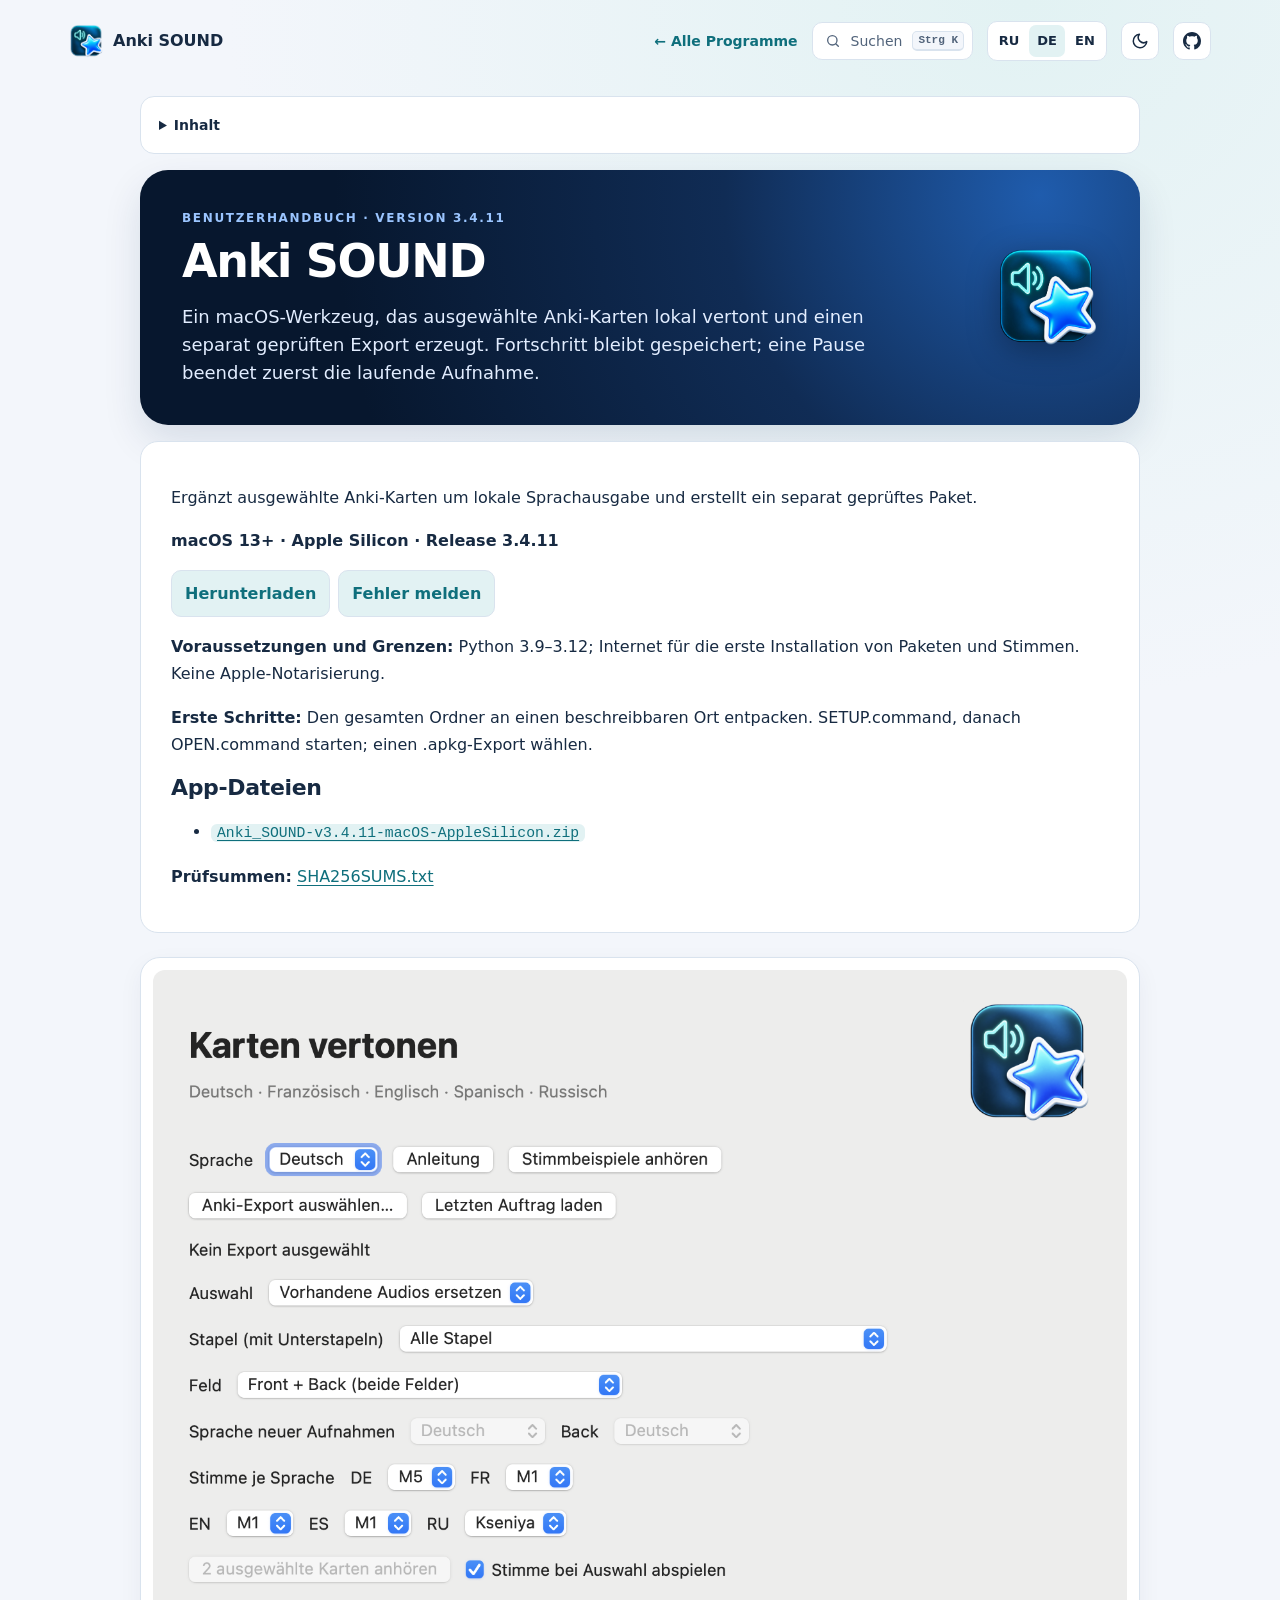
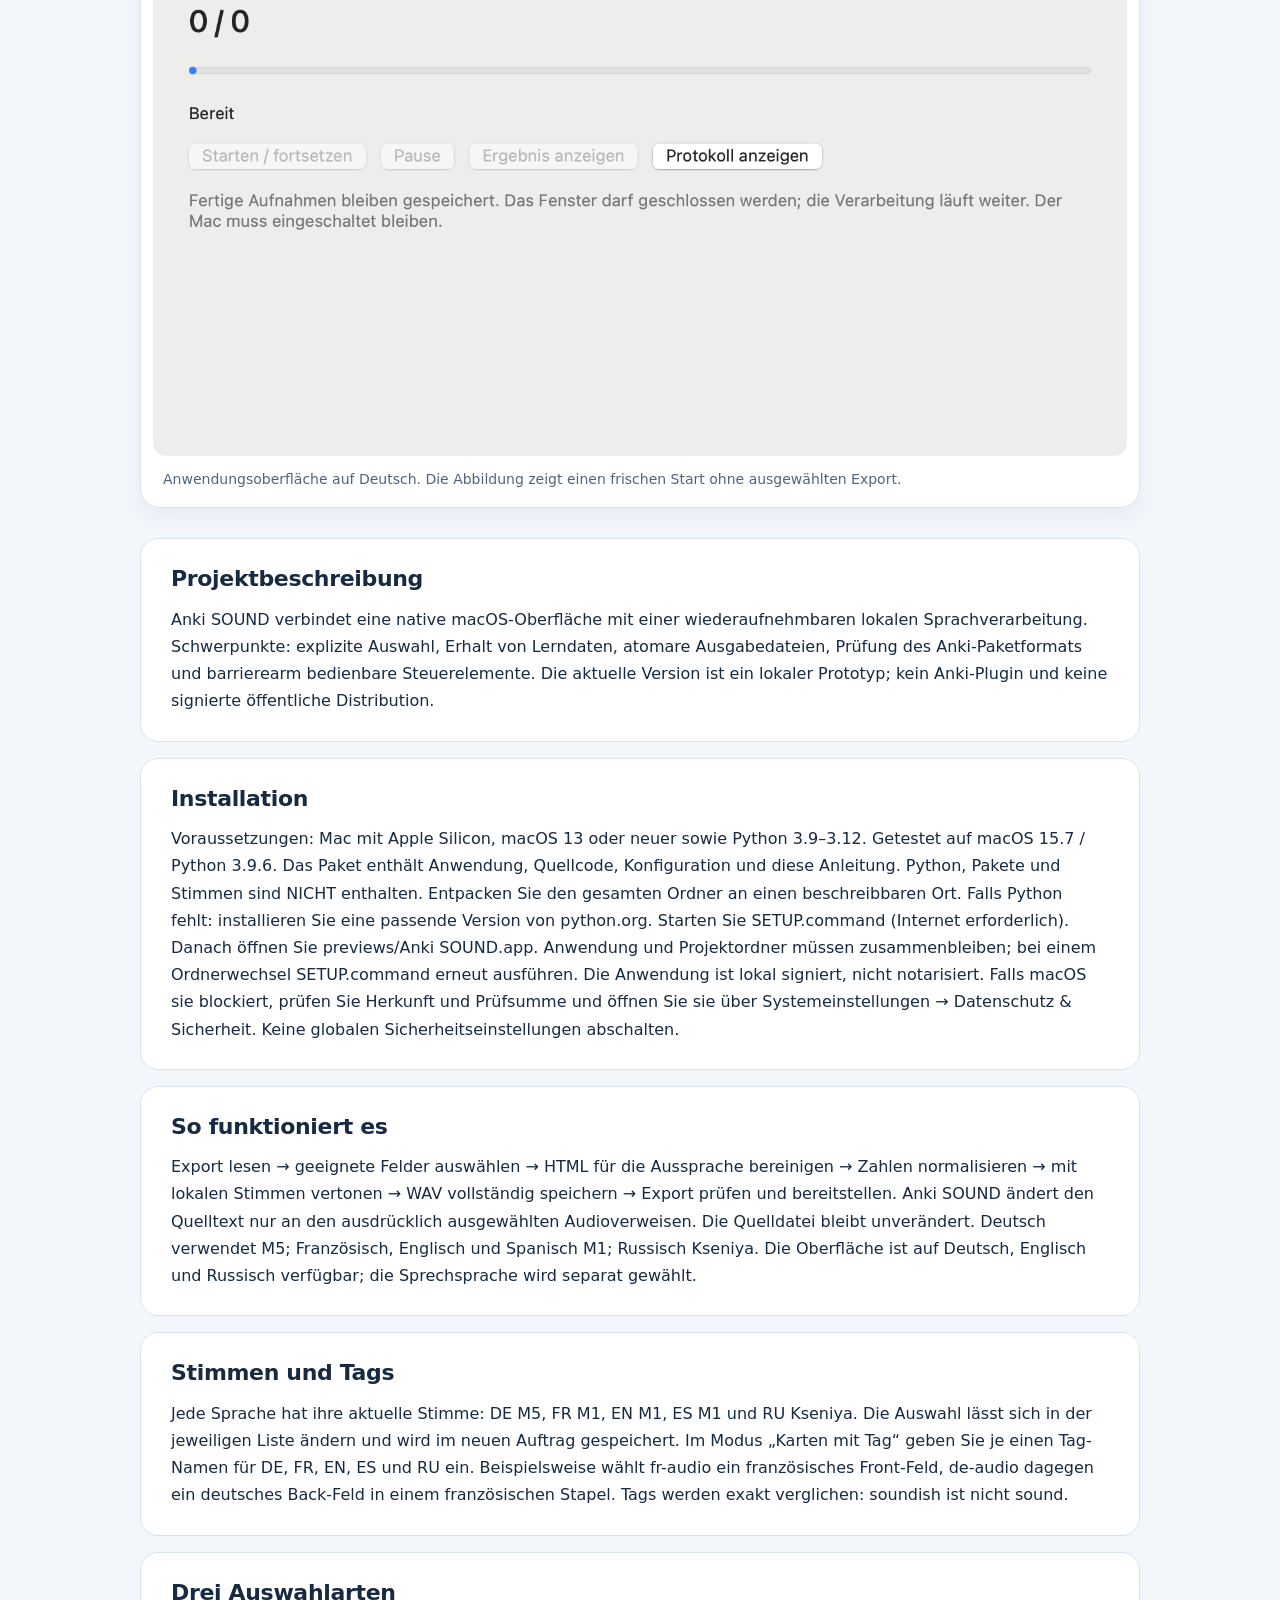
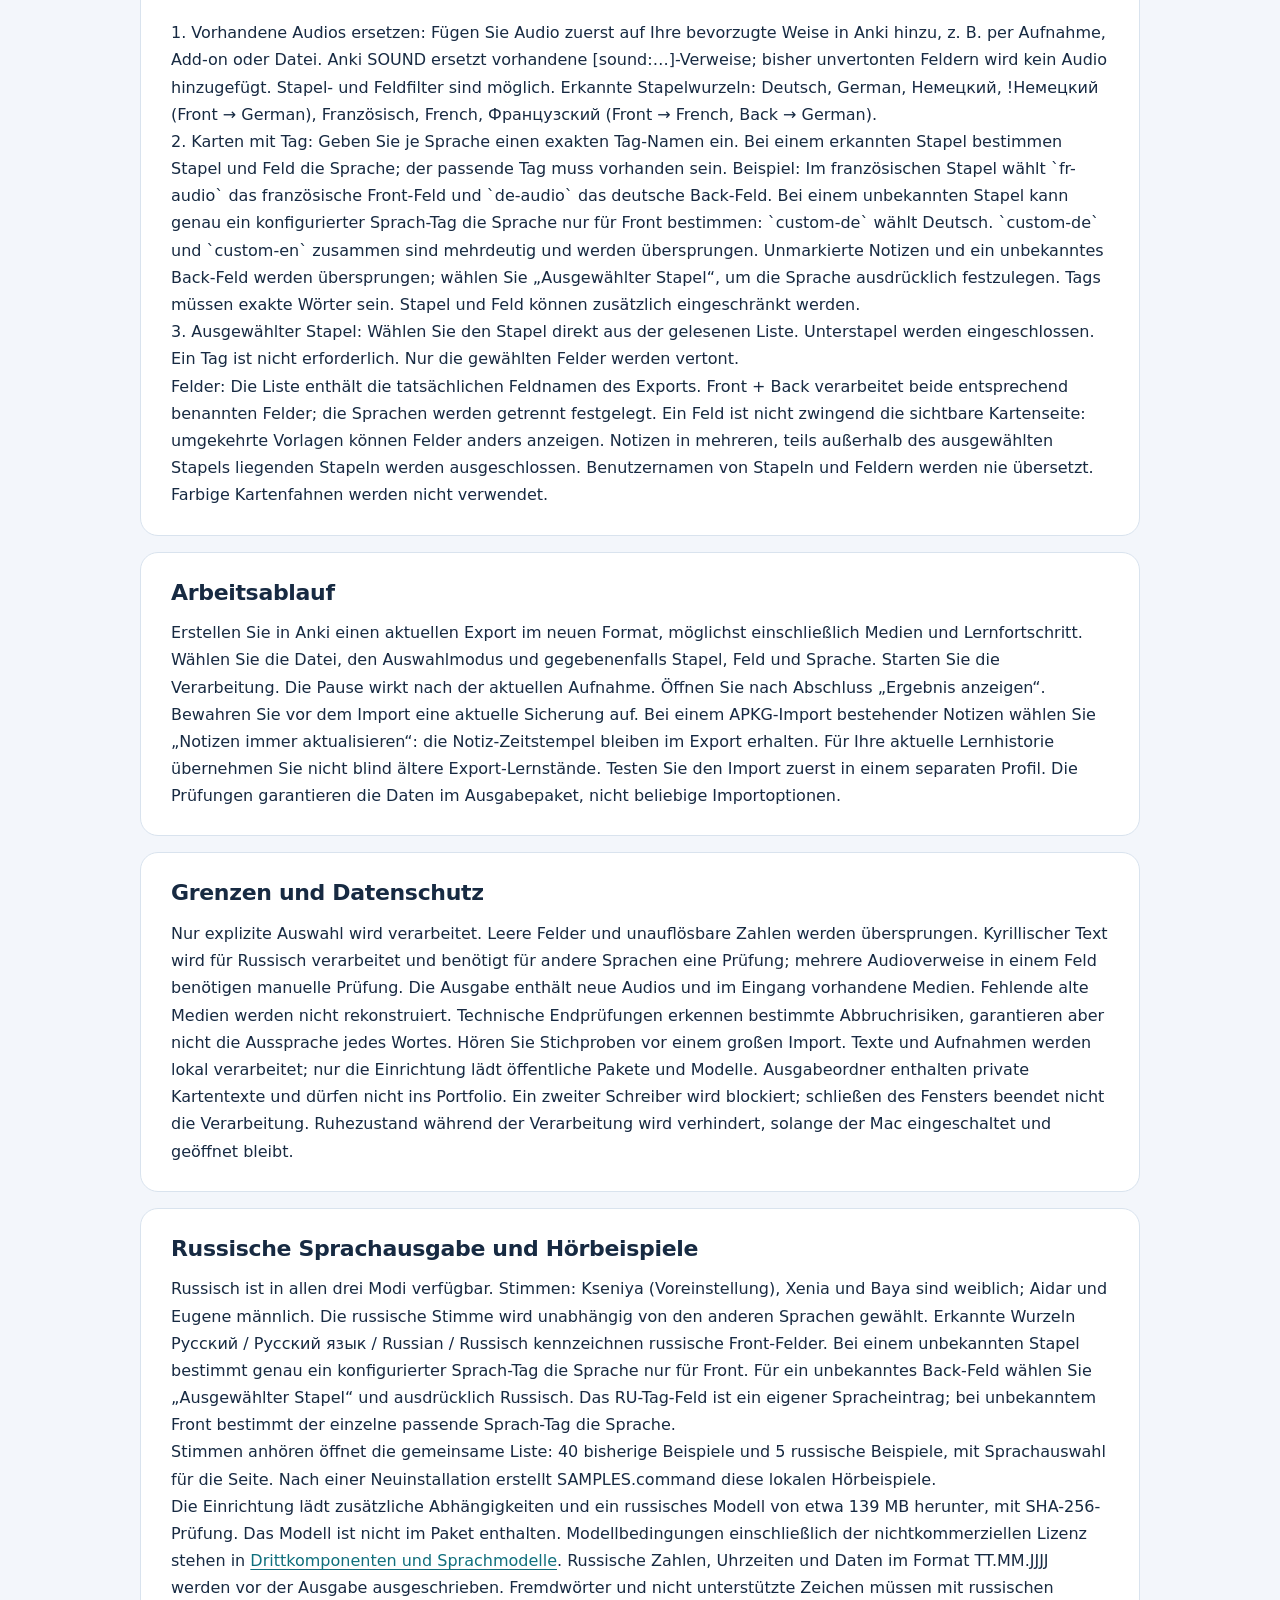
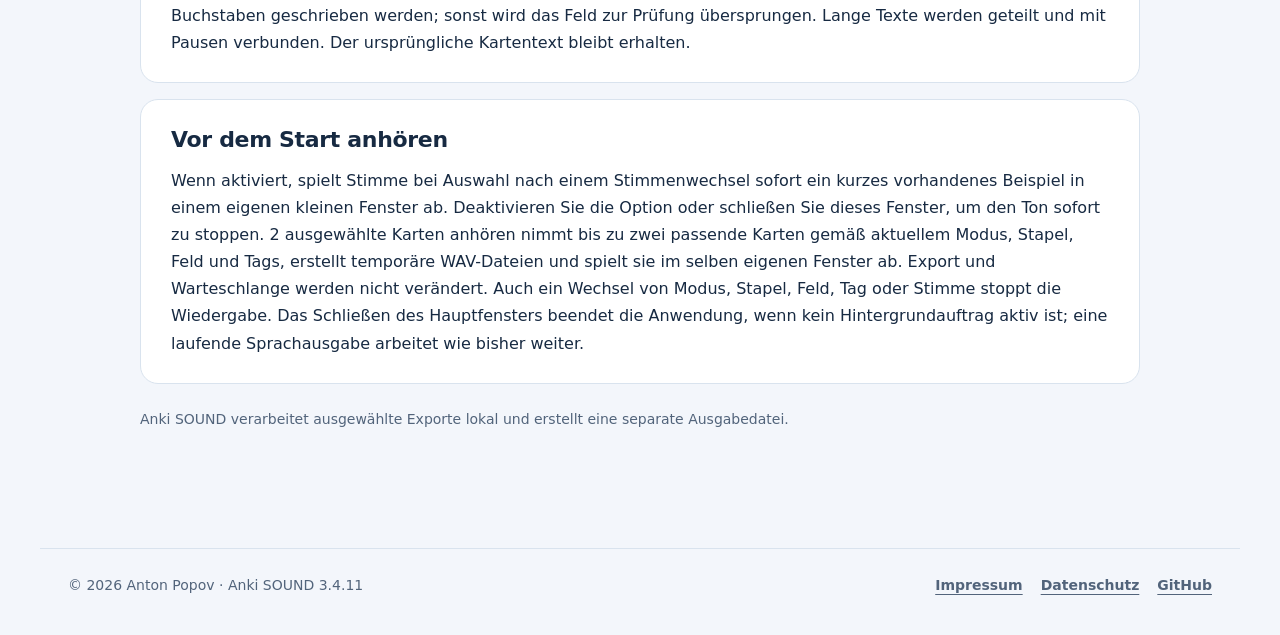
==== commit 9767cf80: "kit: full brand in floating header, lighter pill transition" ====
--- a/docs/Guide-de.html
+++ b/docs/Guide-de.html
@@ -21,7 +21,7 @@
 @media print{body{background:white}.shell{width:100%;padding:0}.top nav,figure{break-inside:avoid}.hero,.topic,figure{box-shadow:none}.topic{break-inside:avoid}}
 .release-summary code{overflow-wrap:anywhere}.release-actions{display:flex;gap:8px;flex-wrap:wrap}.release-link{display:inline-block;padding:9px 13px;border:1px solid #bdd1ed;border-radius:10px;background:#edf4ff;color:#0753ad;font-weight:650;text-decoration:none}.release-link:focus-visible{outline:3px solid #1677ff;outline-offset:3px}
 </style>
-<!-- ppk-head:start --><meta name="color-scheme" content="light dark"><link rel="icon" href="presentation-icon.png"><meta name="description" content="Ergänzt ausgewählte Anki-Karten um lokale Sprachausgabe und erstellt ein separat geprüftes Paket."><script src="assets/kit/kit-theme.js"></script><link rel="stylesheet" href="assets/kit/kit.css?v=2026.11.05-1"><script src="assets/kit/programs.js?v=2026.11.05-1" defer></script><script src="assets/kit/kit.js?v=2026.11.05-1" defer></script><link rel="stylesheet" href="guide-kit.css?v=2026.11.05-1"><!-- ppk-head:end --></head>
+<!-- ppk-head:start --><meta name="color-scheme" content="light dark"><link rel="icon" href="presentation-icon.png"><meta name="description" content="Ergänzt ausgewählte Anki-Karten um lokale Sprachausgabe und erstellt ein separat geprüftes Paket."><script src="assets/kit/kit-theme.js"></script><link rel="stylesheet" href="assets/kit/kit.css?v=2026.11.06-1"><script src="assets/kit/programs.js?v=2026.11.06-1" defer></script><script src="assets/kit/kit.js?v=2026.11.06-1" defer></script><link rel="stylesheet" href="guide-kit.css?v=2026.11.06-1"><!-- ppk-head:end --></head>
 <body class="ppk-page ppk-prose">
 <!-- ppk-nav:start --><a class="ppk-skip" href="#main-content">Zum Inhalt</a>
 <div class="ppk-nav-wrap" id="ppk-nav-wrap">
--- a/docs/assets/kit/kit.css
+++ b/docs/assets/kit/kit.css
@@ -52,14 +52,17 @@
 .ppk-search-btn:has(svg)::before,.ppk-icon-btn:has(svg)::before,.ppk-btn-gh:has(svg)::before{display:none}
 
 /* ---------- header: static markup, JS only improves it ---------- */
-.ppk-nav-wrap{position:sticky;top:0;z-index:40;padding:10px 0 0;transition:padding .3s}
+.ppk-nav-wrap{position:sticky;top:0;z-index:40;padding:10px 0 0}
 .ppk-nav-wrap.ppk-floating{padding-inline:8px}
-.ppk-nav{max-width:var(--ppk-shell);margin:0 auto;display:flex;align-items:center;gap:14px;padding:10px 28px;border:1px solid transparent;border-radius:0;font:14px/1.3 var(--ppk-font);color:var(--ppk-ink);transition:max-width .35s cubic-bezier(.2,.8,.2,1),padding .35s cubic-bezier(.2,.8,.2,1),border-radius .35s,background-color .35s,box-shadow .35s}
+.ppk-nav{position:relative;isolation:isolate;max-width:var(--ppk-shell);margin:0 auto;display:flex;align-items:center;gap:14px;padding:10px 28px;border:1px solid transparent;border-radius:0;font:14px/1.3 var(--ppk-font);color:var(--ppk-ink);transition:border-color .25s,border-radius .25s}
+/* Glass pill is a separate layer: the header jump to the pill changes layout once, the glass, blur and shadow only fade in (opacity), so scrolling past the threshold stays cheap. */
+.ppk-nav::before{content:"";position:absolute;inset:-1px;z-index:-1;border-radius:inherit;background:var(--ppk-glass);-webkit-backdrop-filter:blur(14px) saturate(1.4);backdrop-filter:blur(14px) saturate(1.4);box-shadow:0 10px 30px -18px rgba(0,0,0,.35);opacity:0;pointer-events:none;transition:opacity .25s}
 .ppk-nav *,.ppk-nav *::before,.ppk-nav *::after{box-sizing:border-box}
-.ppk-floating .ppk-nav{max-width:980px;padding:8px 10px 8px 16px;border-color:var(--ppk-line);border-radius:var(--ppk-radius-pill);background:var(--ppk-glass);-webkit-backdrop-filter:blur(14px) saturate(1.4);backdrop-filter:blur(14px) saturate(1.4);box-shadow:0 10px 30px -18px rgba(0,0,0,.35)}
+.ppk-floating .ppk-nav{max-width:980px;padding:8px 10px 8px 16px;border-color:var(--ppk-line);border-radius:var(--ppk-radius-pill)}
+.ppk-floating .ppk-nav::before{opacity:1}
 .ppk-brand{display:flex;align-items:center;gap:10px;min-width:0;font-size:16px;font-weight:750;color:var(--ppk-ink);text-decoration:none;white-space:nowrap}
 .ppk-brand img{width:34px;height:34px;flex:none;border-radius:9px}
-.ppk-brand span{overflow:hidden;text-overflow:ellipsis}
+.ppk-brand span{overflow:hidden;text-overflow:ellipsis;padding:3px 4px 3px 0;margin:-3px -4px -3px 0}
 .ppk-spacer{flex:1}
 .ppk-back{display:inline-flex;align-items:center;min-height:38px;font-size:14px;font-weight:650;color:var(--ppk-accent);text-decoration:none;white-space:nowrap}
 .ppk-back:hover{text-decoration:underline;text-underline-offset:4px}
@@ -237,7 +240,7 @@
 }
 
 @media (prefers-reduced-motion:reduce){
-  .ppk-nav-wrap,.ppk-nav,.ppk-pill,.ppk-btn,.ppk-chips span,.ppk-app-card,.ppk-reveal,.ppk-progress i,.ppk-page{transition:none!important}
+  .ppk-nav-wrap,.ppk-nav,.ppk-nav::before,.ppk-pill,.ppk-btn,.ppk-chips span,.ppk-app-card,.ppk-reveal,.ppk-progress i,.ppk-page{transition:none!important}
   .ppk-palette,.ppk-app-card,.ppk-rows li,.ppk-cursor,.ppk-live::before{animation:none!important}
   html.ppk-js .ppk-reveal:not(.ppk-in){opacity:1;transform:none}
 }
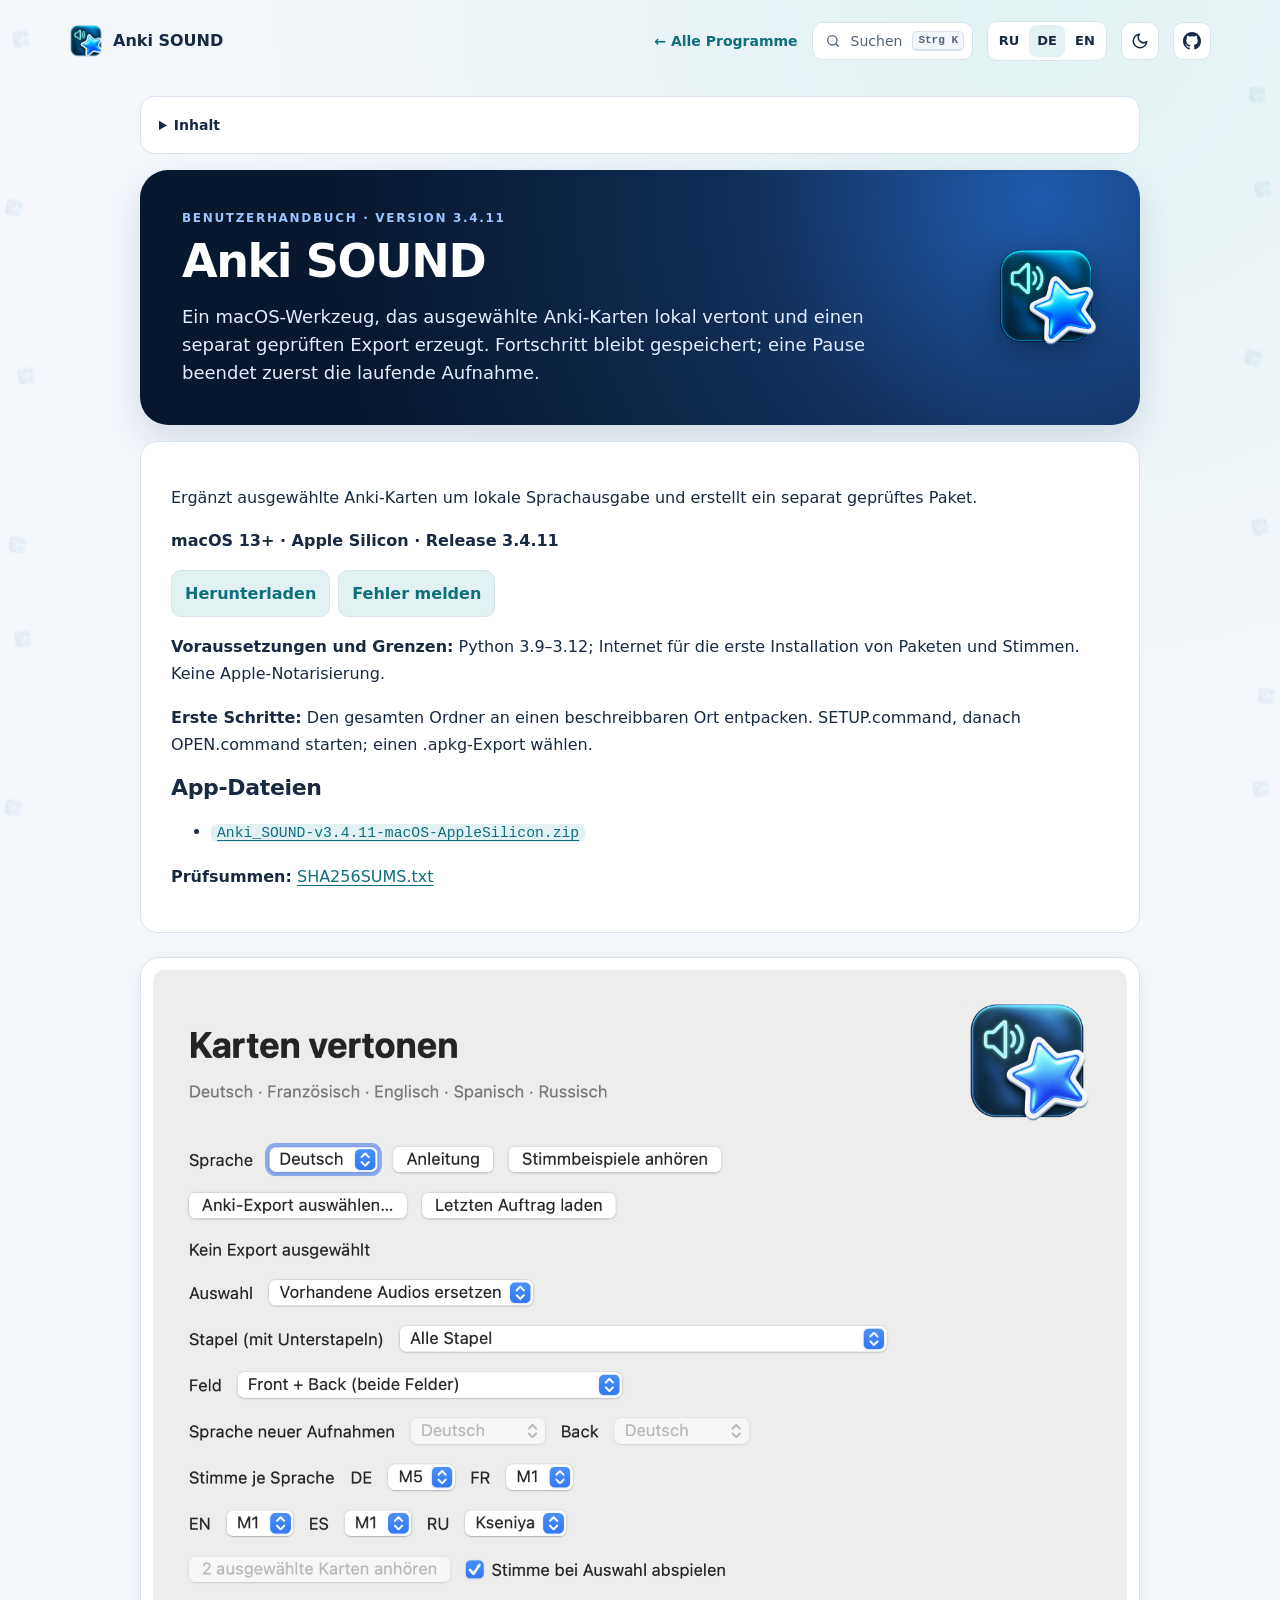
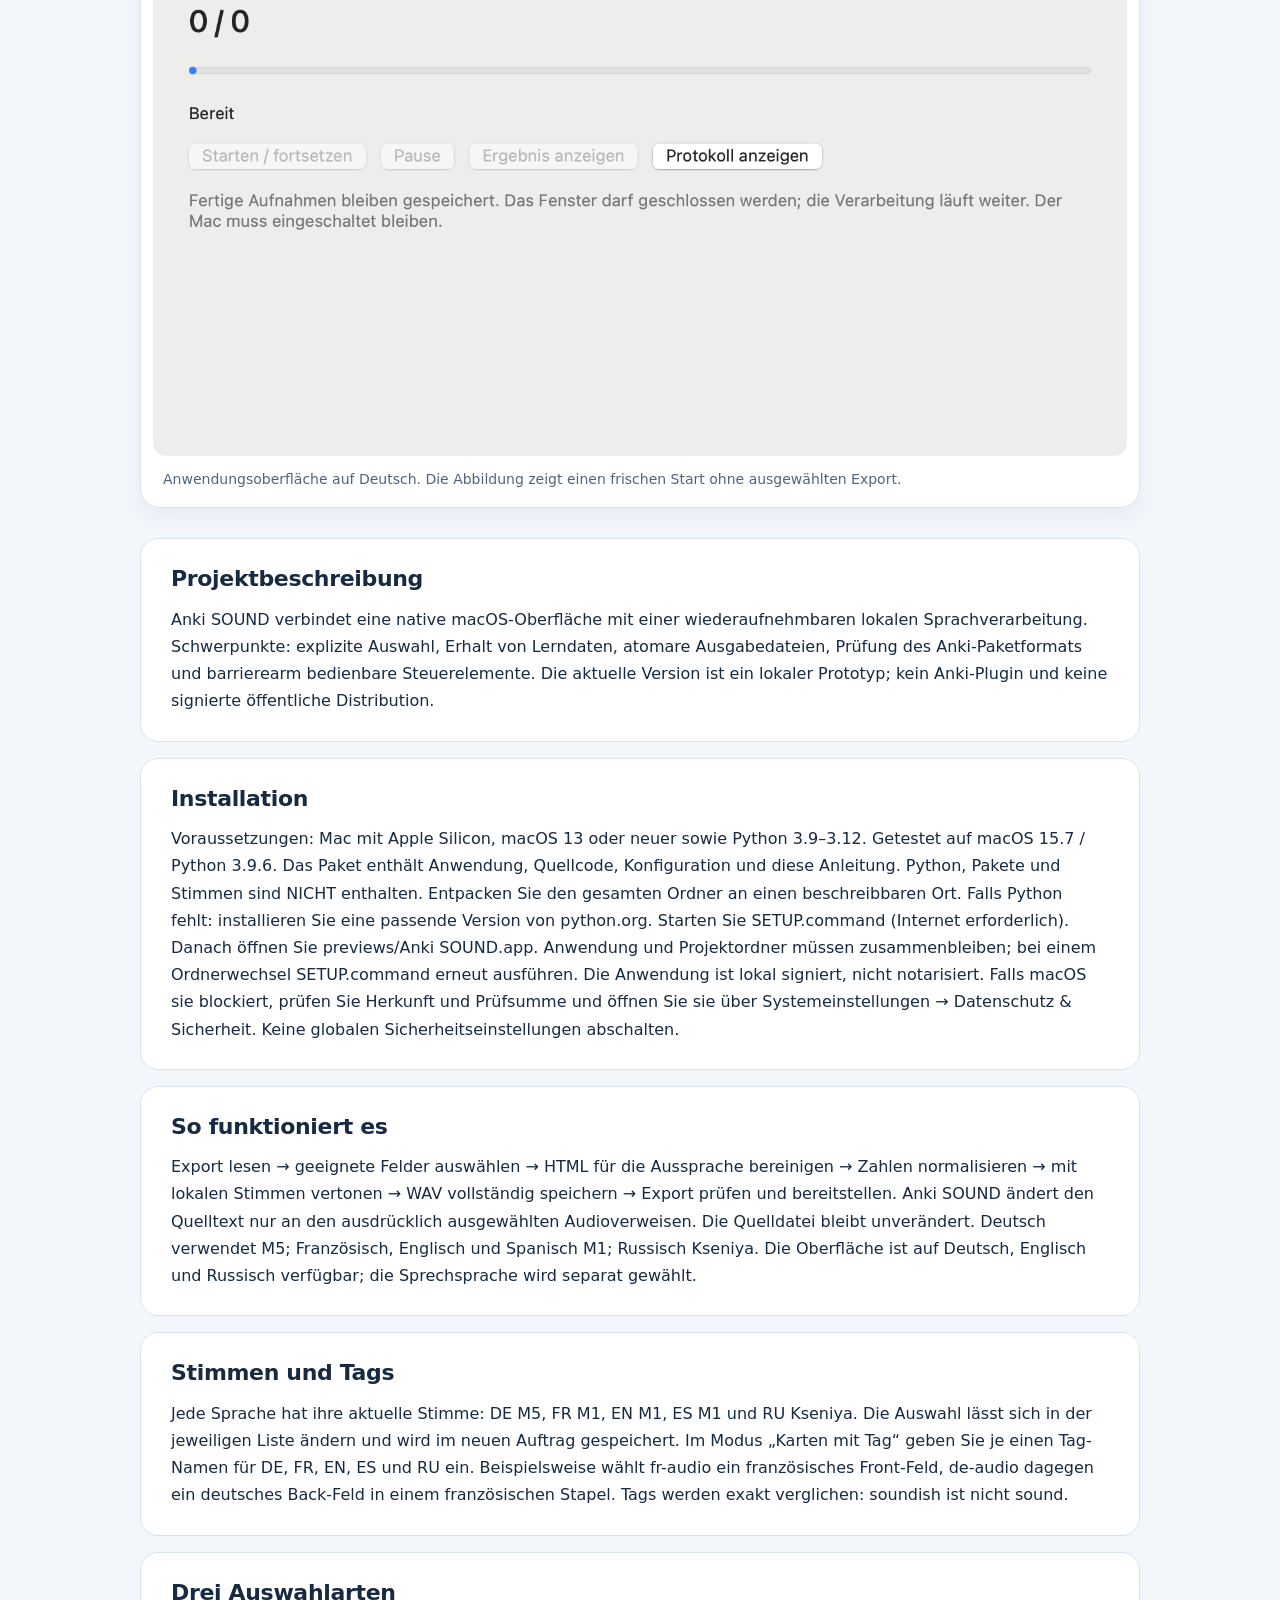
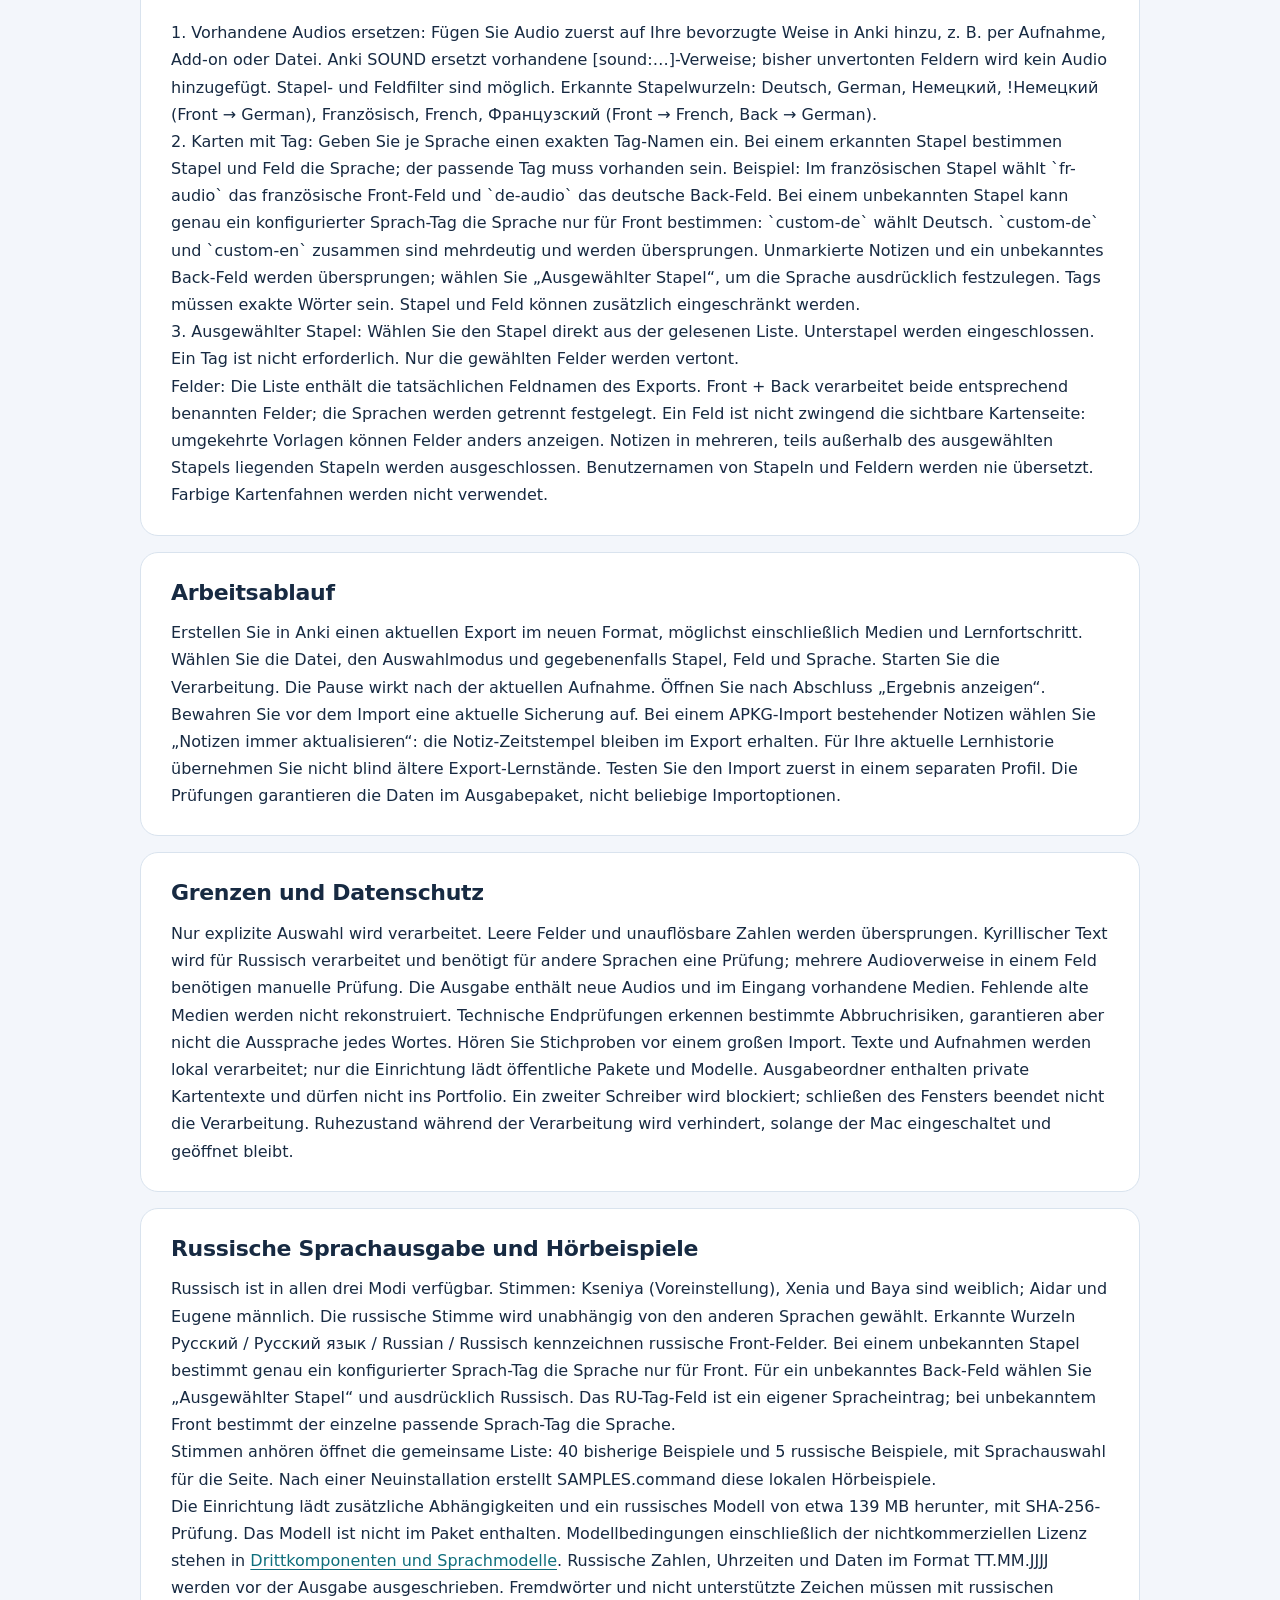
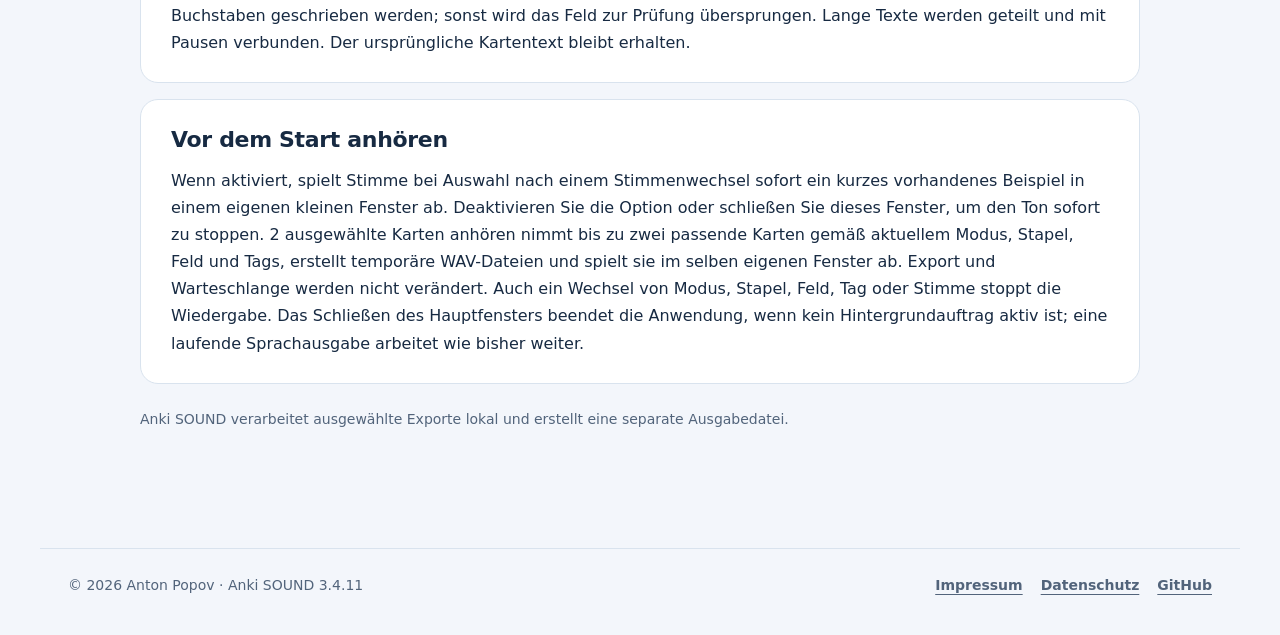
==== commit 2cd975c0: "kit: quiet side decor of program icons on wide screens One fixed, aria-hidden layer in the page marg" ====
--- a/docs/Guide-de.html
+++ b/docs/Guide-de.html
@@ -21,7 +21,7 @@
 @media print{body{background:white}.shell{width:100%;padding:0}.top nav,figure{break-inside:avoid}.hero,.topic,figure{box-shadow:none}.topic{break-inside:avoid}}
 .release-summary code{overflow-wrap:anywhere}.release-actions{display:flex;gap:8px;flex-wrap:wrap}.release-link{display:inline-block;padding:9px 13px;border:1px solid #bdd1ed;border-radius:10px;background:#edf4ff;color:#0753ad;font-weight:650;text-decoration:none}.release-link:focus-visible{outline:3px solid #1677ff;outline-offset:3px}
 </style>
-<!-- ppk-head:start --><meta name="color-scheme" content="light dark"><link rel="icon" href="presentation-icon.png"><meta name="description" content="Ergänzt ausgewählte Anki-Karten um lokale Sprachausgabe und erstellt ein separat geprüftes Paket."><script src="assets/kit/kit-theme.js"></script><link rel="stylesheet" href="assets/kit/kit.css?v=2026.11.06-1"><script src="assets/kit/programs.js?v=2026.11.06-1" defer></script><script src="assets/kit/kit.js?v=2026.11.06-1" defer></script><link rel="stylesheet" href="guide-kit.css?v=2026.11.06-1"><!-- ppk-head:end --></head>
+<!-- ppk-head:start --><meta name="color-scheme" content="light dark"><link rel="icon" href="presentation-icon.png"><meta name="description" content="Ergänzt ausgewählte Anki-Karten um lokale Sprachausgabe und erstellt ein separat geprüftes Paket."><script src="assets/kit/kit-theme.js"></script><link rel="stylesheet" href="assets/kit/kit.css?v=2026.11.06-2"><script src="assets/kit/programs.js?v=2026.11.06-2" defer></script><script src="assets/kit/kit.js?v=2026.11.06-2" defer></script><link rel="stylesheet" href="guide-kit.css?v=2026.11.06-2"><!-- ppk-head:end --></head>
 <body class="ppk-page ppk-prose">
 <!-- ppk-nav:start --><a class="ppk-skip" href="#main-content">Zum Inhalt</a>
 <div class="ppk-nav-wrap" id="ppk-nav-wrap">
--- a/docs/assets/kit/kit.css
+++ b/docs/assets/kit/kit.css
@@ -245,3 +245,18 @@
   html.ppk-js .ppk-reveal:not(.ppk-in){opacity:1;transform:none}
 }
 @media (forced-colors:active){.ppk-pitem[aria-selected="true"]{outline:2px solid Highlight}.ppk-tabs button[aria-selected="true"]{outline:2px solid Highlight}}
+
+/* side decor (kit.js builds it on screens >= 1280px; nothing without JS) */
+.ppk-decor{display:none}
+@media (min-width:1280px){
+  .ppk-decor{display:block;position:fixed;inset:0;z-index:0;overflow:hidden;pointer-events:none;container-type:inline-size;opacity:0;transition:opacity 1.2s ease}
+  .ppk-decor.ppk-decor-on{opacity:1}
+  .ppk-decor-side{position:absolute;top:0;bottom:0;width:calc((100cqi - var(--ppk-decor-shell,var(--ppk-shell)))/2);animation:ppk-decor-drift 90s ease-in-out infinite alternate;will-change:transform}
+  .ppk-decor-l{left:0}
+  .ppk-decor-r{right:0;animation-direction:alternate-reverse}
+  .ppk-decor-i{--ppk-sz:clamp(18px,calc(var(--ppk-k,1) * ((100cqi - var(--ppk-decor-shell,var(--ppk-shell)))/2 - 28px)),72px);position:absolute;top:var(--ppk-y,0);left:calc(var(--ppk-x,.5) * (100% - 1.2 * var(--ppk-sz)) + .1 * var(--ppk-sz));width:var(--ppk-sz);height:var(--ppk-sz);object-fit:contain;opacity:.06;transform:rotate(var(--ppk-r,0deg));user-select:none}
+  [data-theme="dark"] .ppk-decor-i{opacity:.08}
+}
+@keyframes ppk-decor-drift{from{transform:translateY(-10px)}to{transform:translateY(10px)}}
+@media print{.ppk-decor{display:none!important}}
+@media (prefers-reduced-motion:reduce){.ppk-decor{transition:none}.ppk-decor-side{animation:none;will-change:auto}}
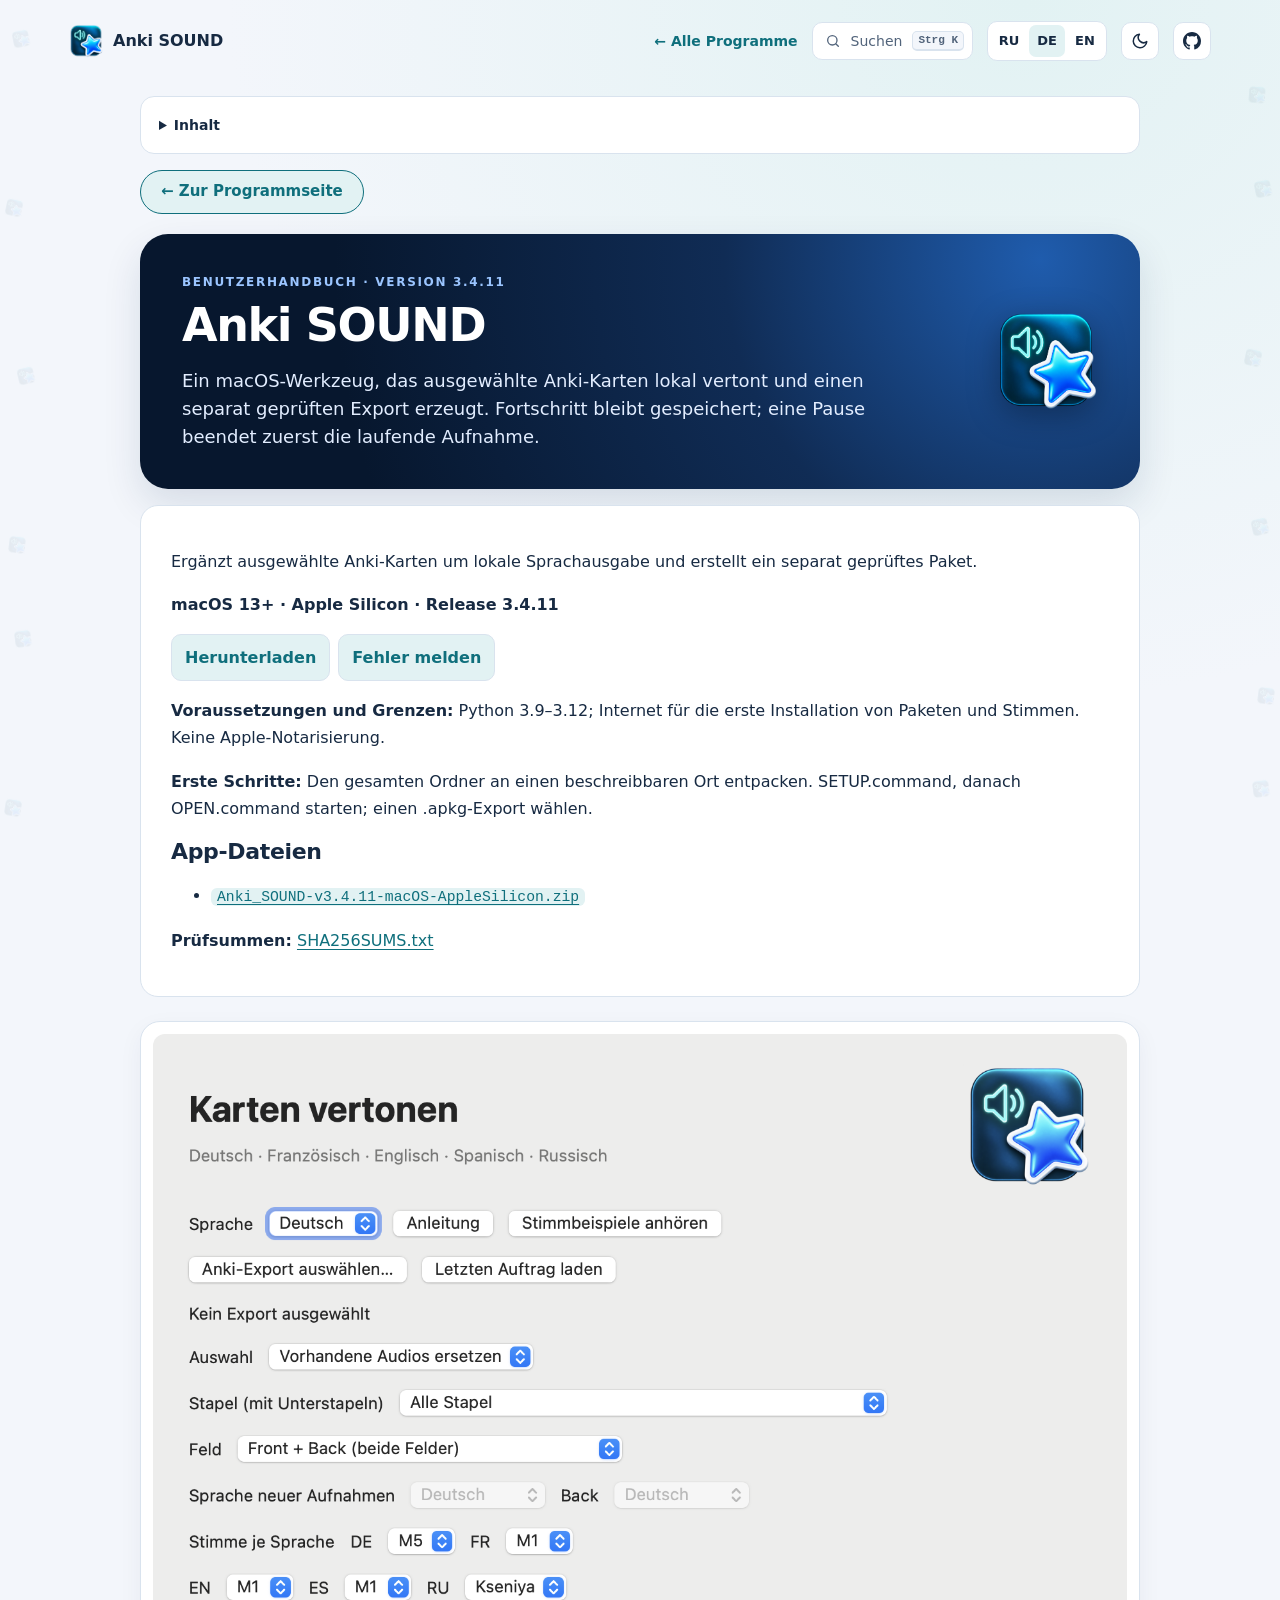
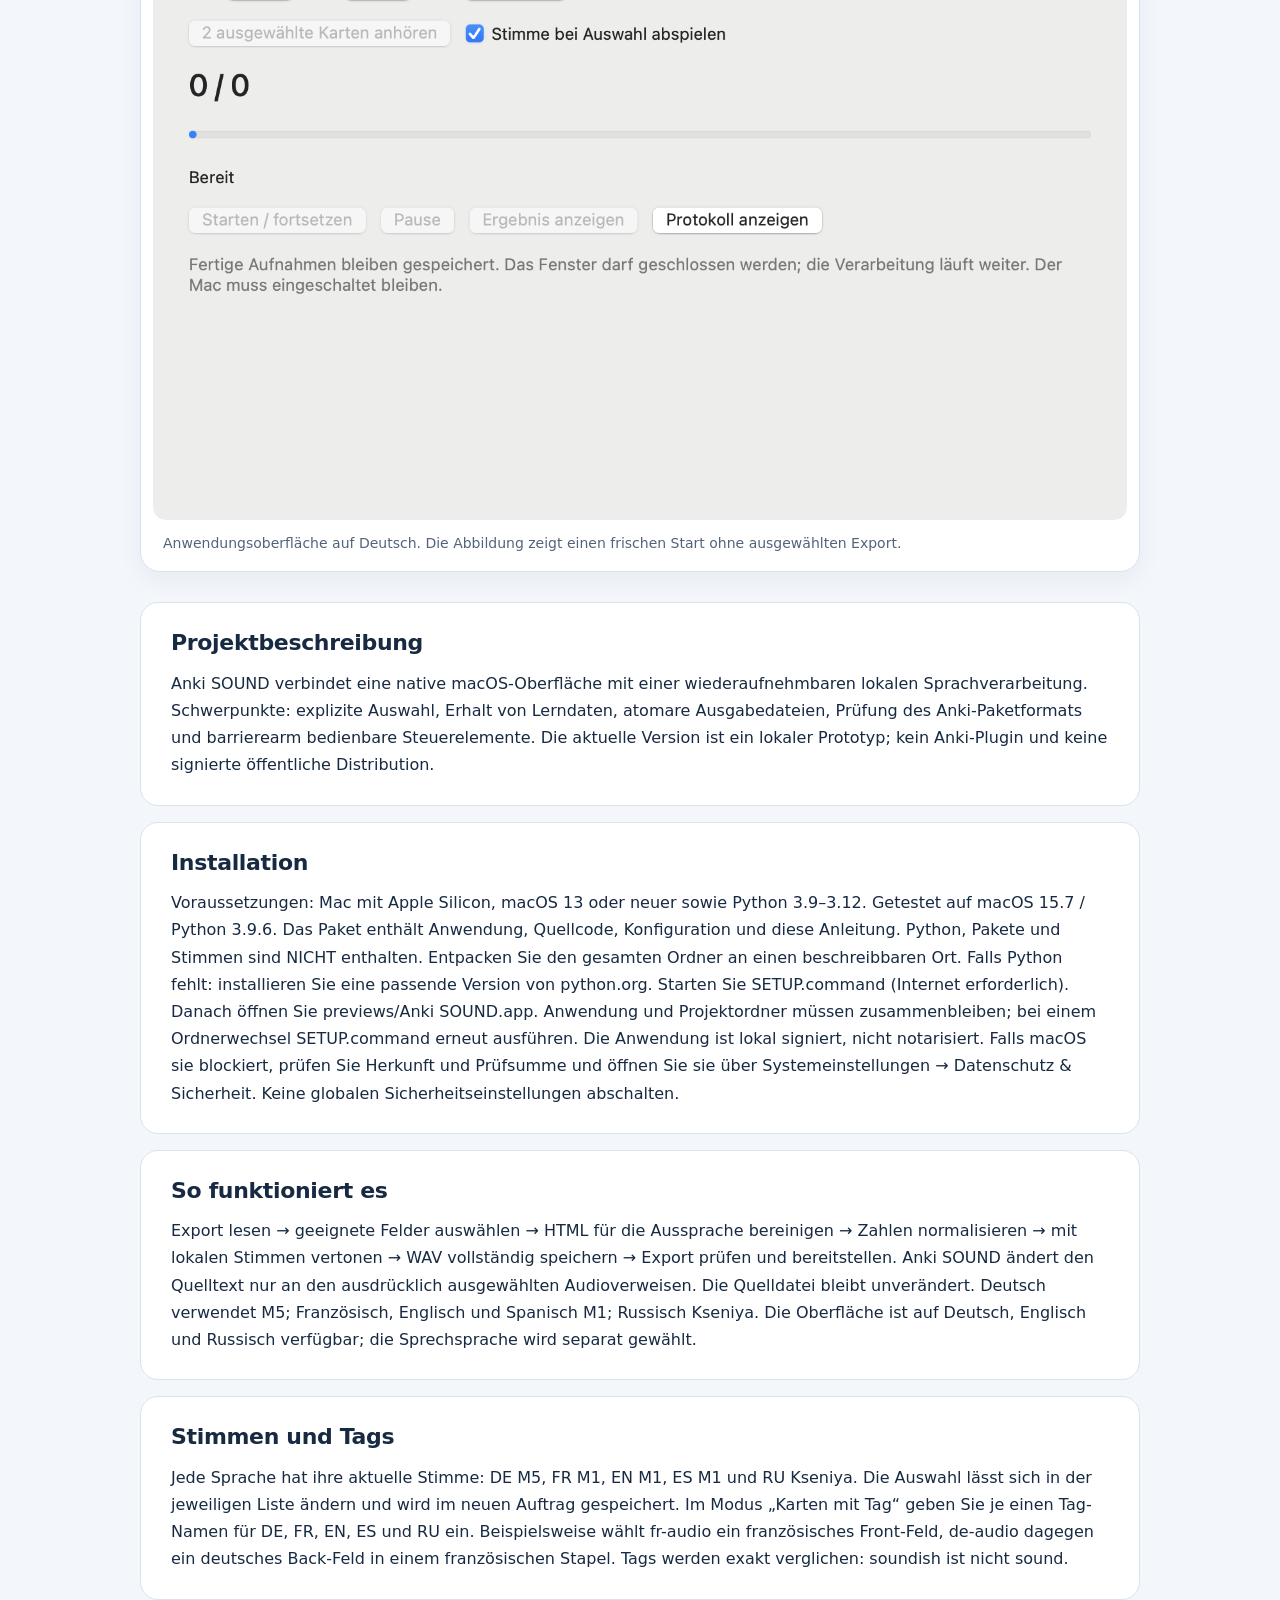
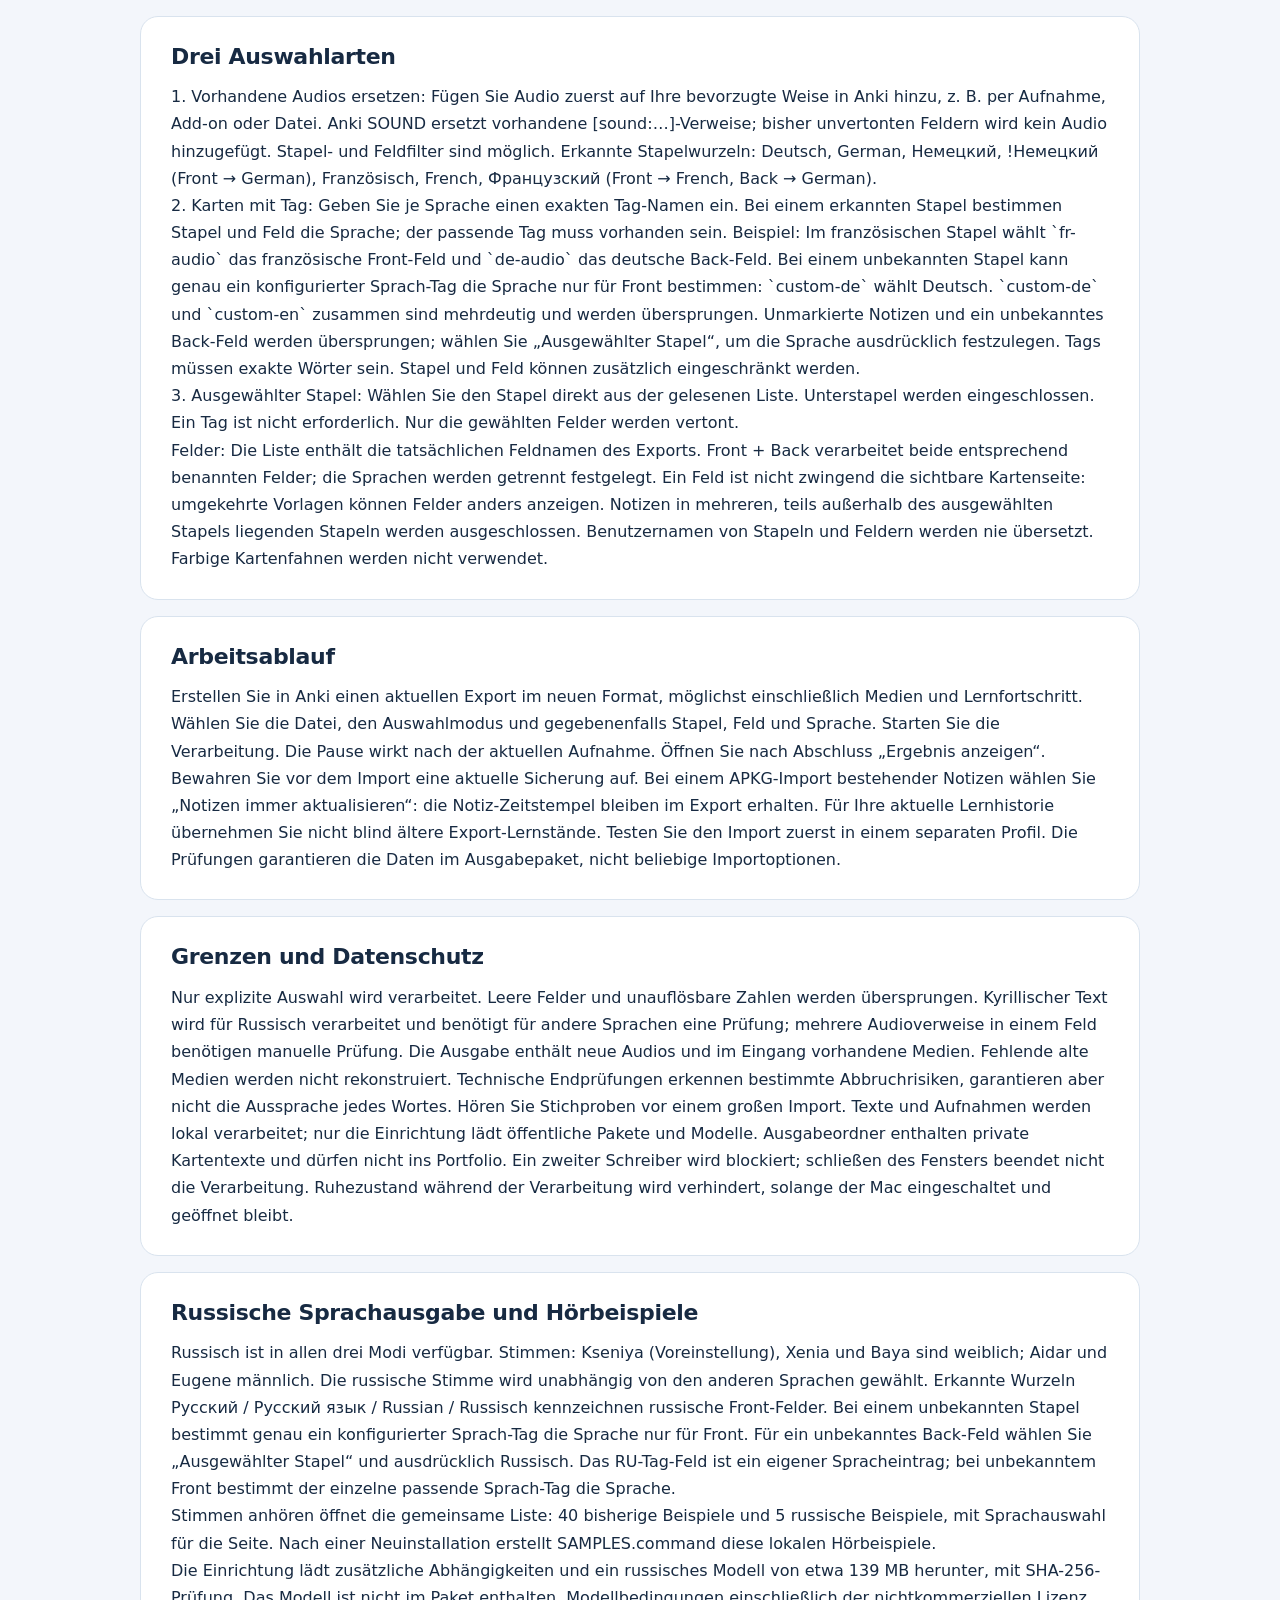
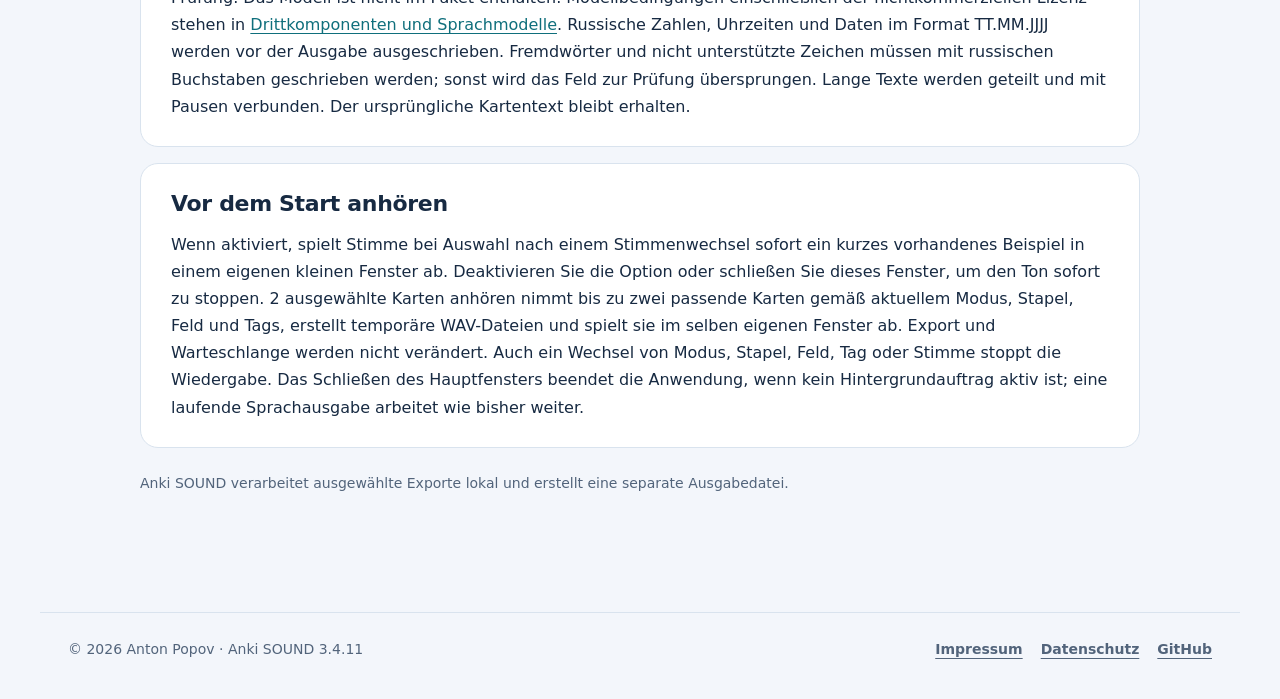
==== commit 9fd53830: "guide: button back to the program page Every guide page opens with a visible link to the program's o" ====
--- a/docs/Guide-de.html
+++ b/docs/Guide-de.html
@@ -21,7 +21,7 @@
 @media print{body{background:white}.shell{width:100%;padding:0}.top nav,figure{break-inside:avoid}.hero,.topic,figure{box-shadow:none}.topic{break-inside:avoid}}
 .release-summary code{overflow-wrap:anywhere}.release-actions{display:flex;gap:8px;flex-wrap:wrap}.release-link{display:inline-block;padding:9px 13px;border:1px solid #bdd1ed;border-radius:10px;background:#edf4ff;color:#0753ad;font-weight:650;text-decoration:none}.release-link:focus-visible{outline:3px solid #1677ff;outline-offset:3px}
 </style>
-<!-- ppk-head:start --><meta name="color-scheme" content="light dark"><link rel="icon" href="presentation-icon.png"><meta name="description" content="Ergänzt ausgewählte Anki-Karten um lokale Sprachausgabe und erstellt ein separat geprüftes Paket."><script src="assets/kit/kit-theme.js"></script><link rel="stylesheet" href="assets/kit/kit.css?v=2026.11.06-2"><script src="assets/kit/programs.js?v=2026.11.06-2" defer></script><script src="assets/kit/kit.js?v=2026.11.06-2" defer></script><link rel="stylesheet" href="guide-kit.css?v=2026.11.06-2"><!-- ppk-head:end --></head>
+<!-- ppk-head:start --><meta name="color-scheme" content="light dark"><link rel="icon" href="presentation-icon.png"><meta name="description" content="Ergänzt ausgewählte Anki-Karten um lokale Sprachausgabe und erstellt ein separat geprüftes Paket."><script src="assets/kit/kit-theme.js"></script><link rel="stylesheet" href="assets/kit/kit.css?v=2026.11.06-2"><script src="assets/kit/programs.js?v=2026.11.06-2" defer></script><script src="assets/kit/kit.js?v=2026.11.06-2" defer></script><link rel="stylesheet" href="guide-kit.css?v=2026.11.06-2-faa9ca0f"><!-- ppk-head:end --></head>
 <body class="ppk-page ppk-prose">
 <!-- ppk-nav:start --><a class="ppk-skip" href="#main-content">Zum Inhalt</a>
 <div class="ppk-nav-wrap" id="ppk-nav-wrap">
@@ -37,7 +37,9 @@
 </div><!-- ppk-nav:end -->
 <div class="shell">
 <aside class="guide-tools"><details><summary>Inhalt</summary><ol><li><a href="#section-2">Projektbeschreibung</a></li><li><a href="#section-3">Installation</a></li><li><a href="#section-4">So funktioniert es</a></li><li><a href="#section-5">Stimmen und Tags</a></li><li><a href="#section-6">Drei Auswahlarten</a></li><li><a href="#section-7">Arbeitsablauf</a></li><li><a href="#section-8">Grenzen und Datenschutz</a></li><li><a href="#section-9">Russische Sprachausgabe und Hörbeispiele</a></li><li><a href="#section-10">Vor dem Start anhören</a></li></ol></details></aside>
-<main id="main-content"><section class="hero"><div><p class="kicker">BENUTZERHANDBUCH · VERSION 3.4.11</p><h1>Anki SOUND</h1><p class="lead">Ein macOS-Werkzeug, das ausgewählte Anki-Karten lokal vertont und einen separat geprüften Export erzeugt. Fortschritt bleibt gespeichert; eine Pause beendet zuerst die laufende Aufnahme.</p></div><img src="images/AppIcon.png" alt=""></section>
+<main id="main-content">
+<!-- ppk-guide-home:start --><p class="guide-home"><a class="guide-home-link" href="index.html">← Zur Programmseite</a></p><!-- ppk-guide-home:end -->
+<section class="hero"><div><p class="kicker">BENUTZERHANDBUCH · VERSION 3.4.11</p><h1>Anki SOUND</h1><p class="lead">Ein macOS-Werkzeug, das ausgewählte Anki-Karten lokal vertont und einen separat geprüften Export erzeugt. Fortschritt bleibt gespeichert; eine Pause beendet zuerst die laufende Aufnahme.</p></div><img src="images/AppIcon.png" alt=""></section>
 <!-- public-release:start -->
 <section class="topic release-summary" aria-label="Erste Schritte">
 <p>Ergänzt ausgewählte Anki-Karten um lokale Sprachausgabe und erstellt ein separat geprüftes Paket.</p>
--- a/docs/guide-kit.css
+++ b/docs/guide-kit.css
@@ -33,3 +33,6 @@
 @media(max-width:760px){.guide-tools ol{grid-template-columns:1fr}.ppk-page .shell{width:min(100% - 32px,1000px)}body .hero figure{display:block!important}}
 @media(max-width:520px){.ppk-nav-wrap .ppk-nav{flex-wrap:wrap}}
 @media(prefers-reduced-motion:reduce){html{scroll-behavior:auto!important}*,*:before,*:after{animation:none!important;transition:none!important}}
+.guide-home{margin:0 0 20px}
+body.ppk-page a.guide-home-link{display:inline-flex;align-items:center;min-height:44px;padding:10px 20px;border:1px solid var(--ppk-accent);border-radius:999px;background:var(--ppk-tint);color:var(--ppk-accent);font-size:15px;font-weight:700;line-height:1.3;text-decoration:none}
+body.ppk-page a.guide-home-link:hover{background:var(--ppk-accent);color:var(--ppk-accent-ink,#fff)}
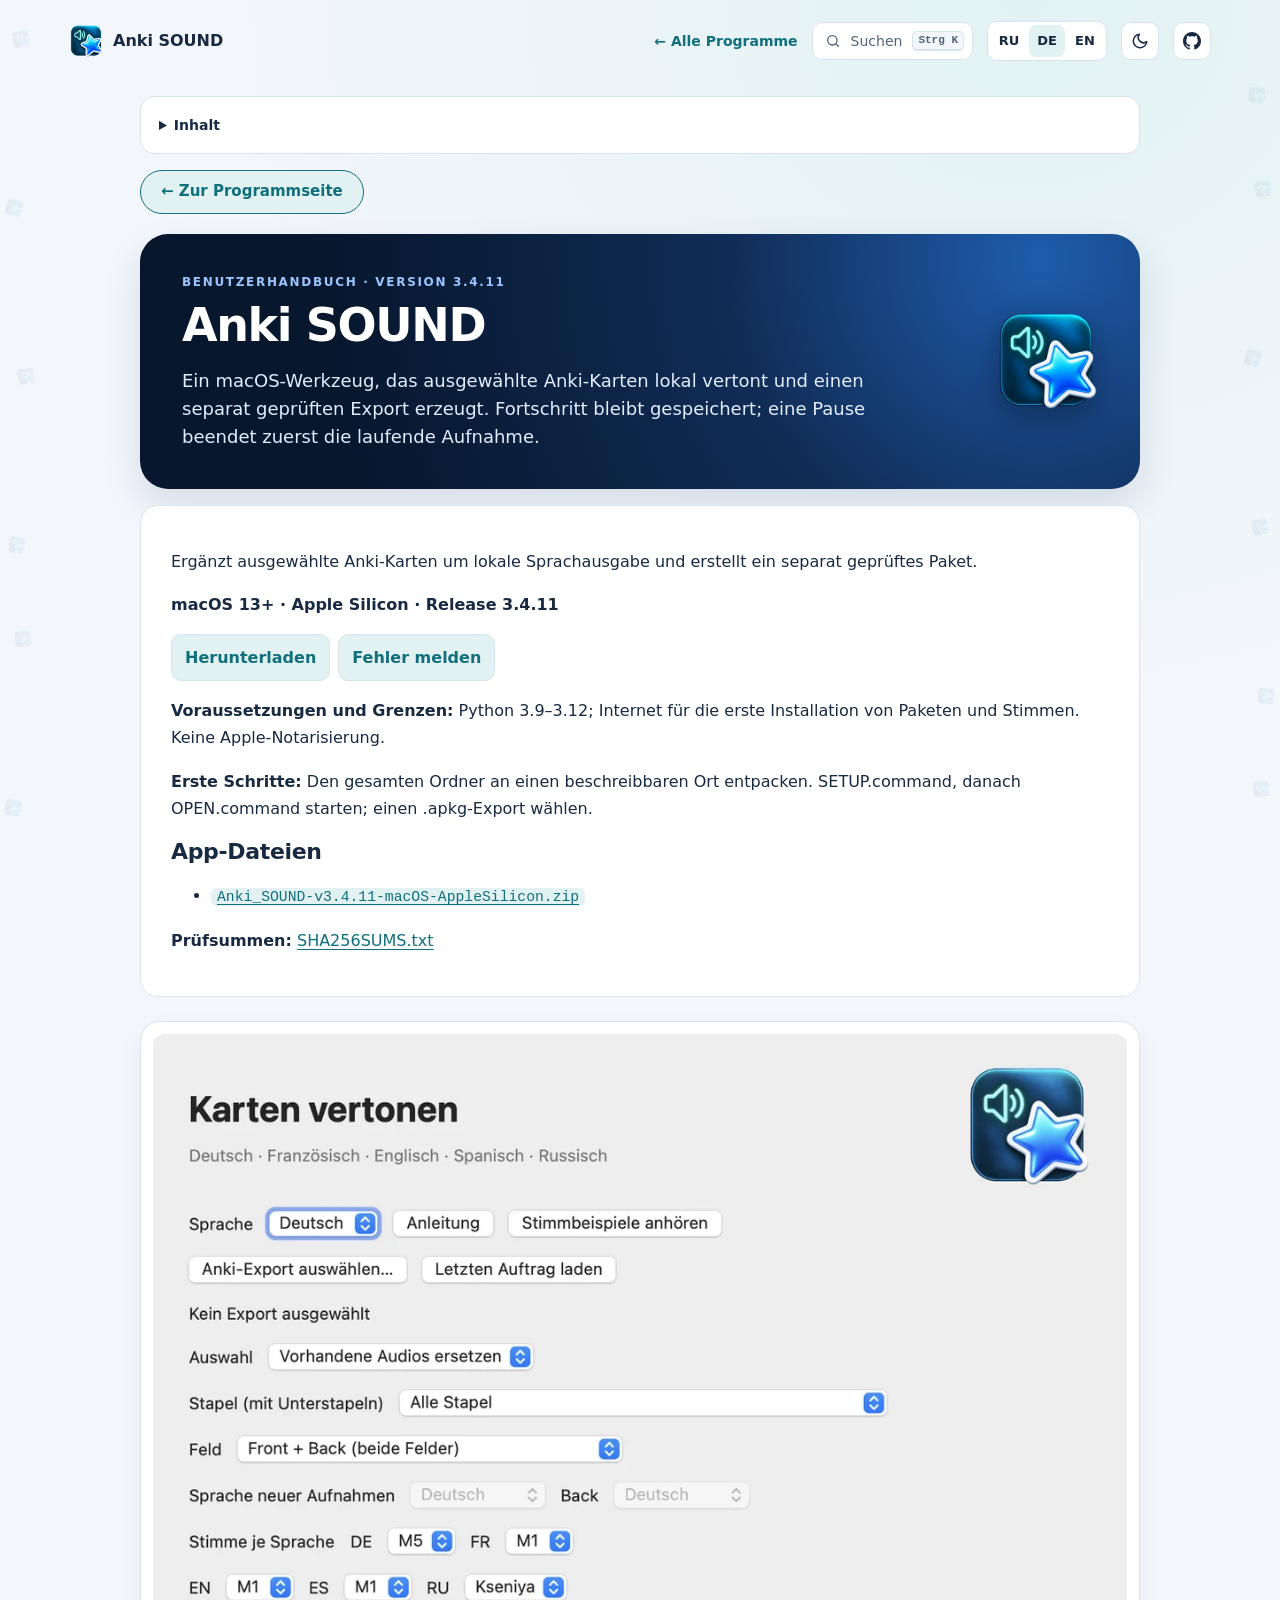
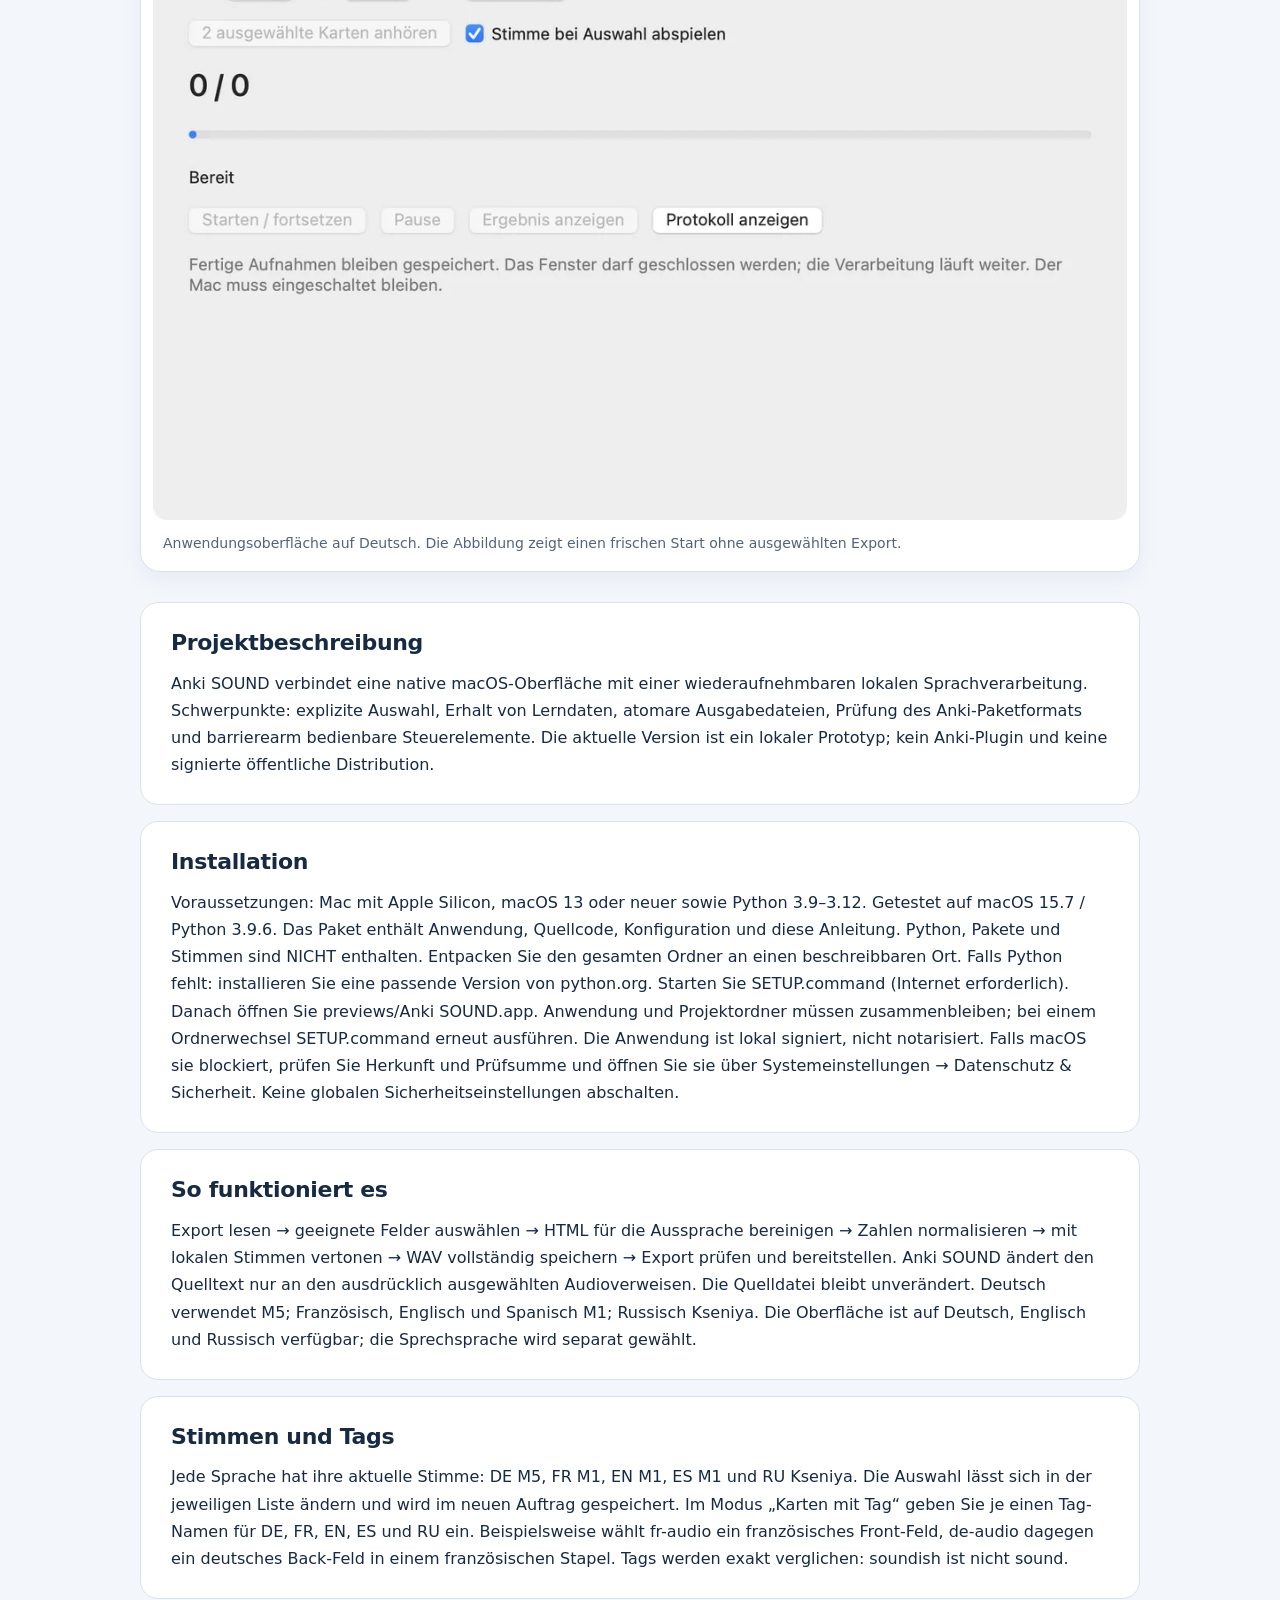
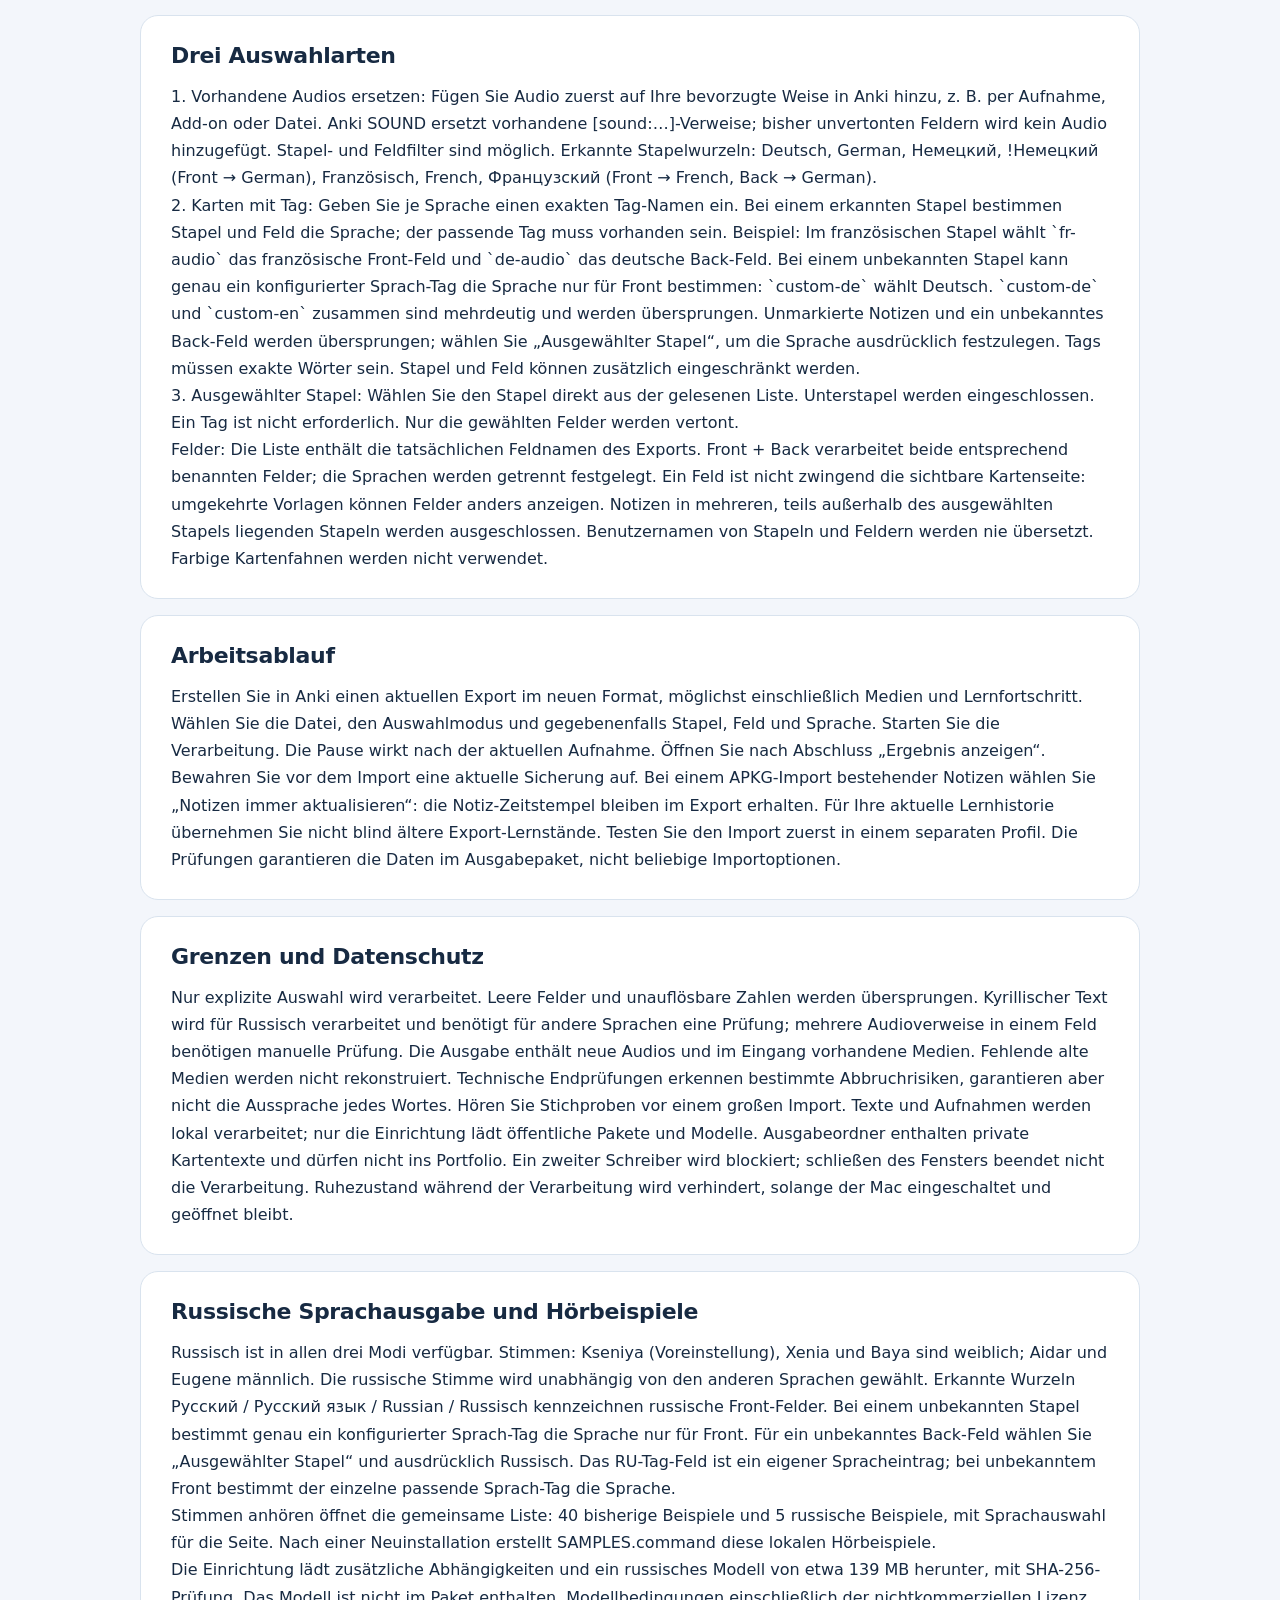
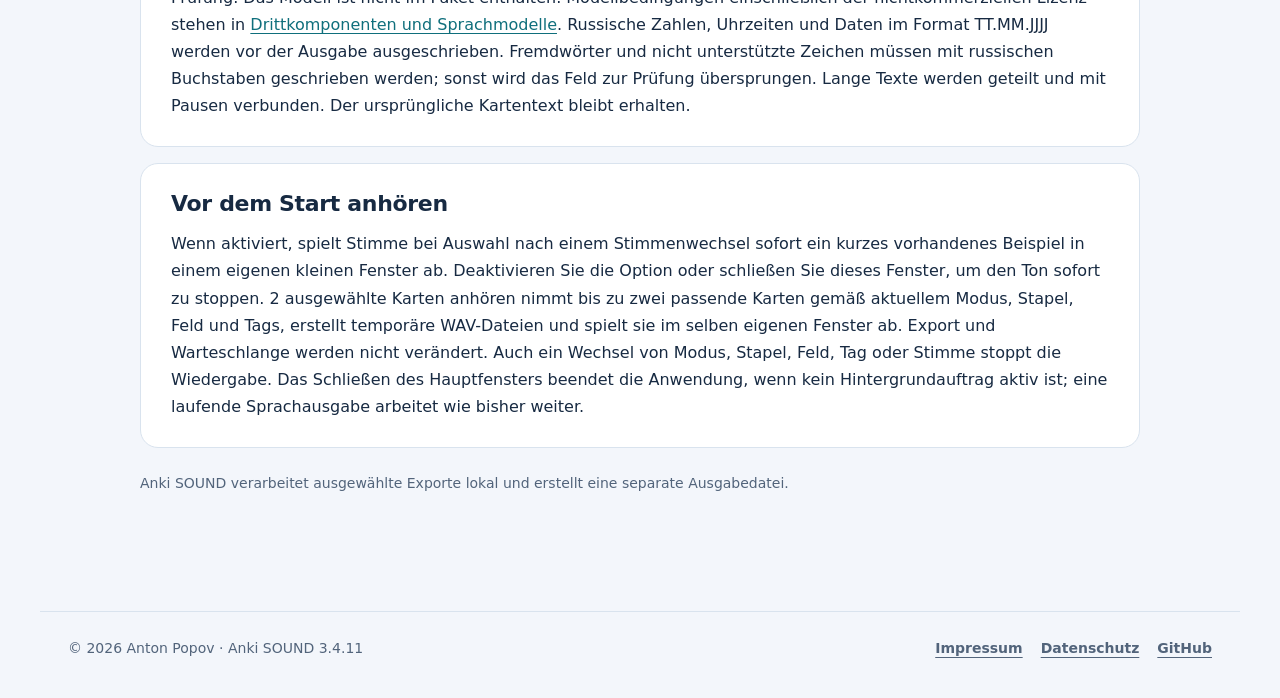
==== commit ab2d4cb1: "perf: smaller site images and icons, local guide images Screenshots get WebP copies at twice their s" ====
--- a/docs/Guide-de.html
+++ b/docs/Guide-de.html
@@ -39,7 +39,7 @@
 <aside class="guide-tools"><details><summary>Inhalt</summary><ol><li><a href="#section-2">Projektbeschreibung</a></li><li><a href="#section-3">Installation</a></li><li><a href="#section-4">So funktioniert es</a></li><li><a href="#section-5">Stimmen und Tags</a></li><li><a href="#section-6">Drei Auswahlarten</a></li><li><a href="#section-7">Arbeitsablauf</a></li><li><a href="#section-8">Grenzen und Datenschutz</a></li><li><a href="#section-9">Russische Sprachausgabe und Hörbeispiele</a></li><li><a href="#section-10">Vor dem Start anhören</a></li></ol></details></aside>
 <main id="main-content">
 <!-- ppk-guide-home:start --><p class="guide-home"><a class="guide-home-link" href="index.html">← Zur Programmseite</a></p><!-- ppk-guide-home:end -->
-<section class="hero"><div><p class="kicker">BENUTZERHANDBUCH · VERSION 3.4.11</p><h1>Anki SOUND</h1><p class="lead">Ein macOS-Werkzeug, das ausgewählte Anki-Karten lokal vertont und einen separat geprüften Export erzeugt. Fortschritt bleibt gespeichert; eine Pause beendet zuerst die laufende Aufnahme.</p></div><img src="images/AppIcon.png" alt=""></section>
+<section class="hero"><div><p class="kicker">BENUTZERHANDBUCH · VERSION 3.4.11</p><h1>Anki SOUND</h1><p class="lead">Ein macOS-Werkzeug, das ausgewählte Anki-Karten lokal vertont und einen separat geprüften Export erzeugt. Fortschritt bleibt gespeichert; eine Pause beendet zuerst die laufende Aufnahme.</p></div><img src="assets/web/AppIcon.ee9d0933.webp" alt="" width="1254" height="1254" decoding="async"></section>
 <!-- public-release:start -->
 <section class="topic release-summary" aria-label="Erste Schritte">
 <p>Ergänzt ausgewählte Anki-Karten um lokale Sprachausgabe und erstellt ein separat geprüftes Paket.</p>
@@ -55,7 +55,7 @@
 </section>
 <!-- public-release:end -->
 
-<figure><a class="guide-full-image" href="images/guide-de.png" aria-label="Vollständiges Bild öffnen"><img src="images/guide-de.png" alt="Anwendungsoberfläche auf Deutsch. Die Abbildung zeigt einen frischen Start ohne ausgewählten Export."></a><figcaption>Anwendungsoberfläche auf Deutsch. Die Abbildung zeigt einen frischen Start ohne ausgewählten Export.</figcaption></figure>
+<figure><a class="guide-full-image" href="images/guide-de.png" aria-label="Vollständiges Bild öffnen"><img src="assets/web/guide-de.073d8410.webp" alt="Anwendungsoberfläche auf Deutsch. Die Abbildung zeigt einen frischen Start ohne ausgewählten Export." width="1520" height="1696" loading="lazy" decoding="async"></a><figcaption>Anwendungsoberfläche auf Deutsch. Die Abbildung zeigt einen frischen Start ohne ausgewählten Export.</figcaption></figure>
 <section class="topic"><h2 id="section-2">Projektbeschreibung</h2><div class="copy">Anki SOUND verbindet eine native macOS-Oberfläche mit einer wiederaufnehmbaren lokalen Sprachverarbeitung. Schwerpunkte: explizite Auswahl, Erhalt von Lerndaten, atomare Ausgabedateien, Prüfung des Anki-Paketformats und barrierearm bedienbare Steuerelemente. Die aktuelle Version ist ein lokaler Prototyp; kein Anki-Plugin und keine signierte öffentliche Distribution.</div></section>
 <section class="topic"><h2 id="section-3">Installation</h2><div class="copy">Voraussetzungen: Mac mit Apple Silicon, macOS 13 oder neuer sowie Python 3.9–3.12. Getestet auf macOS 15.7 / Python 3.9.6. Das Paket enthält Anwendung, Quellcode, Konfiguration und diese Anleitung. Python, Pakete und Stimmen sind NICHT enthalten. Entpacken Sie den gesamten Ordner an einen beschreibbaren Ort. Falls Python fehlt: installieren Sie eine passende Version von python.org. Starten Sie SETUP.command (Internet erforderlich). Danach öffnen Sie previews/Anki SOUND.app. Anwendung und Projektordner müssen zusammenbleiben; bei einem Ordnerwechsel SETUP.command erneut ausführen. Die Anwendung ist lokal signiert, nicht notarisiert. Falls macOS sie blockiert, prüfen Sie Herkunft und Prüfsumme und öffnen Sie sie über Systemeinstellungen → Datenschutz &amp; Sicherheit. Keine globalen Sicherheitseinstellungen abschalten.</div></section>
 <section class="topic"><h2 id="section-4">So funktioniert es</h2><div class="copy">Export lesen → geeignete Felder auswählen → HTML für die Aussprache bereinigen → Zahlen normalisieren → mit lokalen Stimmen vertonen → WAV vollständig speichern → Export prüfen und bereitstellen. Anki SOUND ändert den Quelltext nur an den ausdrücklich ausgewählten Audioverweisen. Die Quelldatei bleibt unverändert. Deutsch verwendet M5; Französisch, Englisch und Spanisch M1; Russisch Kseniya. Die Oberfläche ist auf Deutsch, Englisch und Russisch verfügbar; die Sprechsprache wird separat gewählt.</div></section>
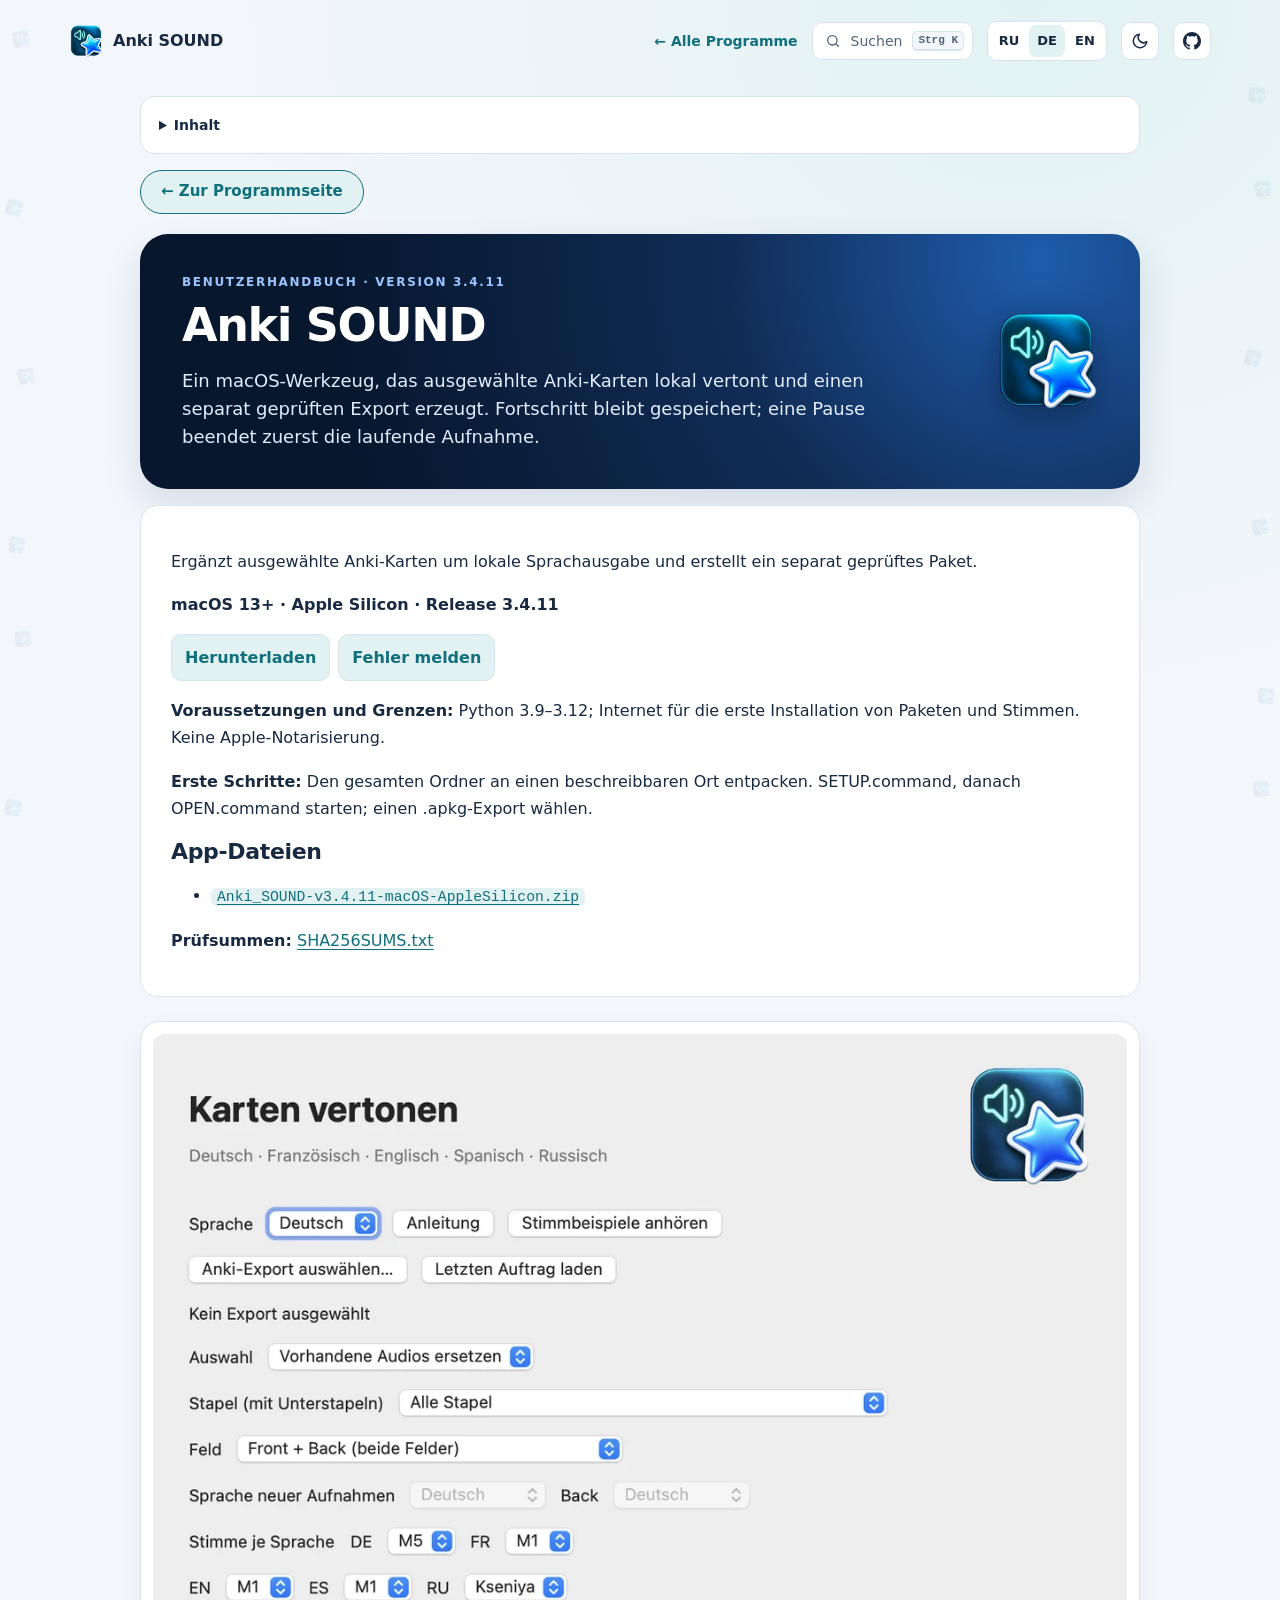
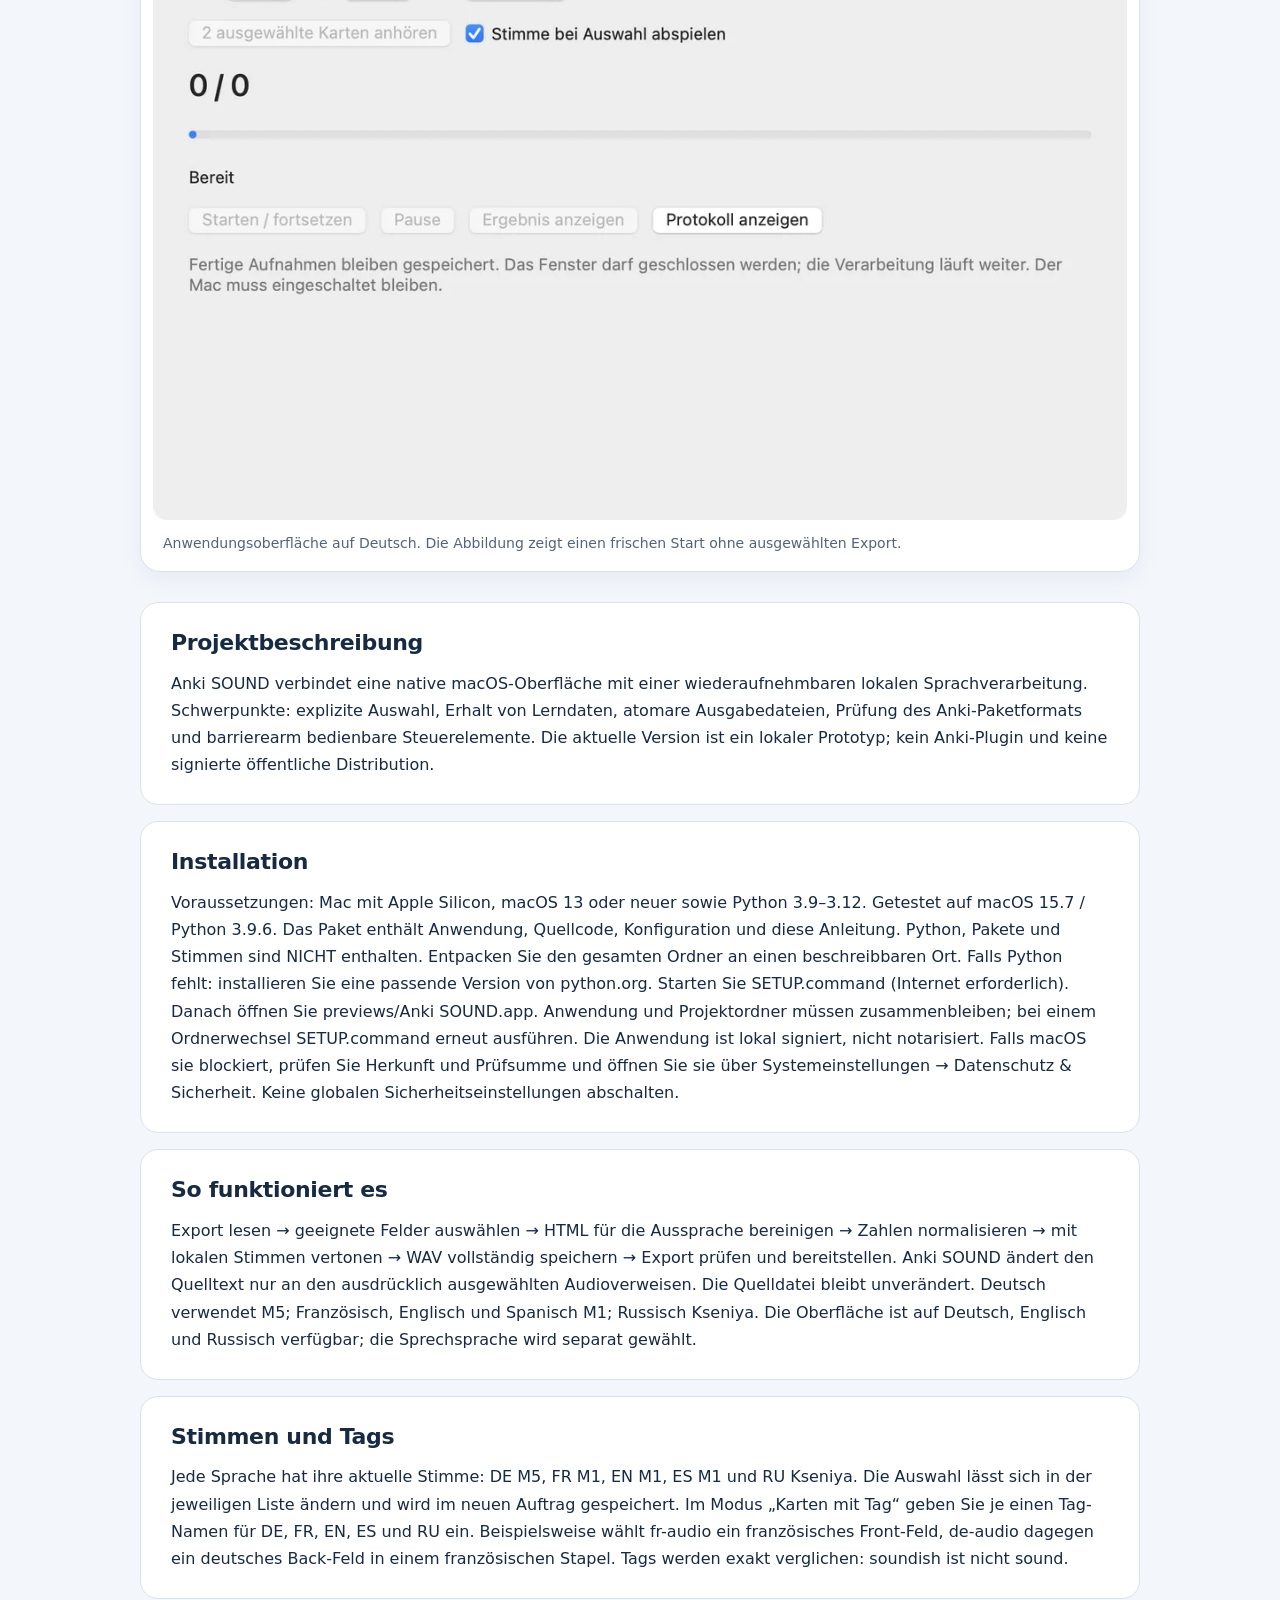
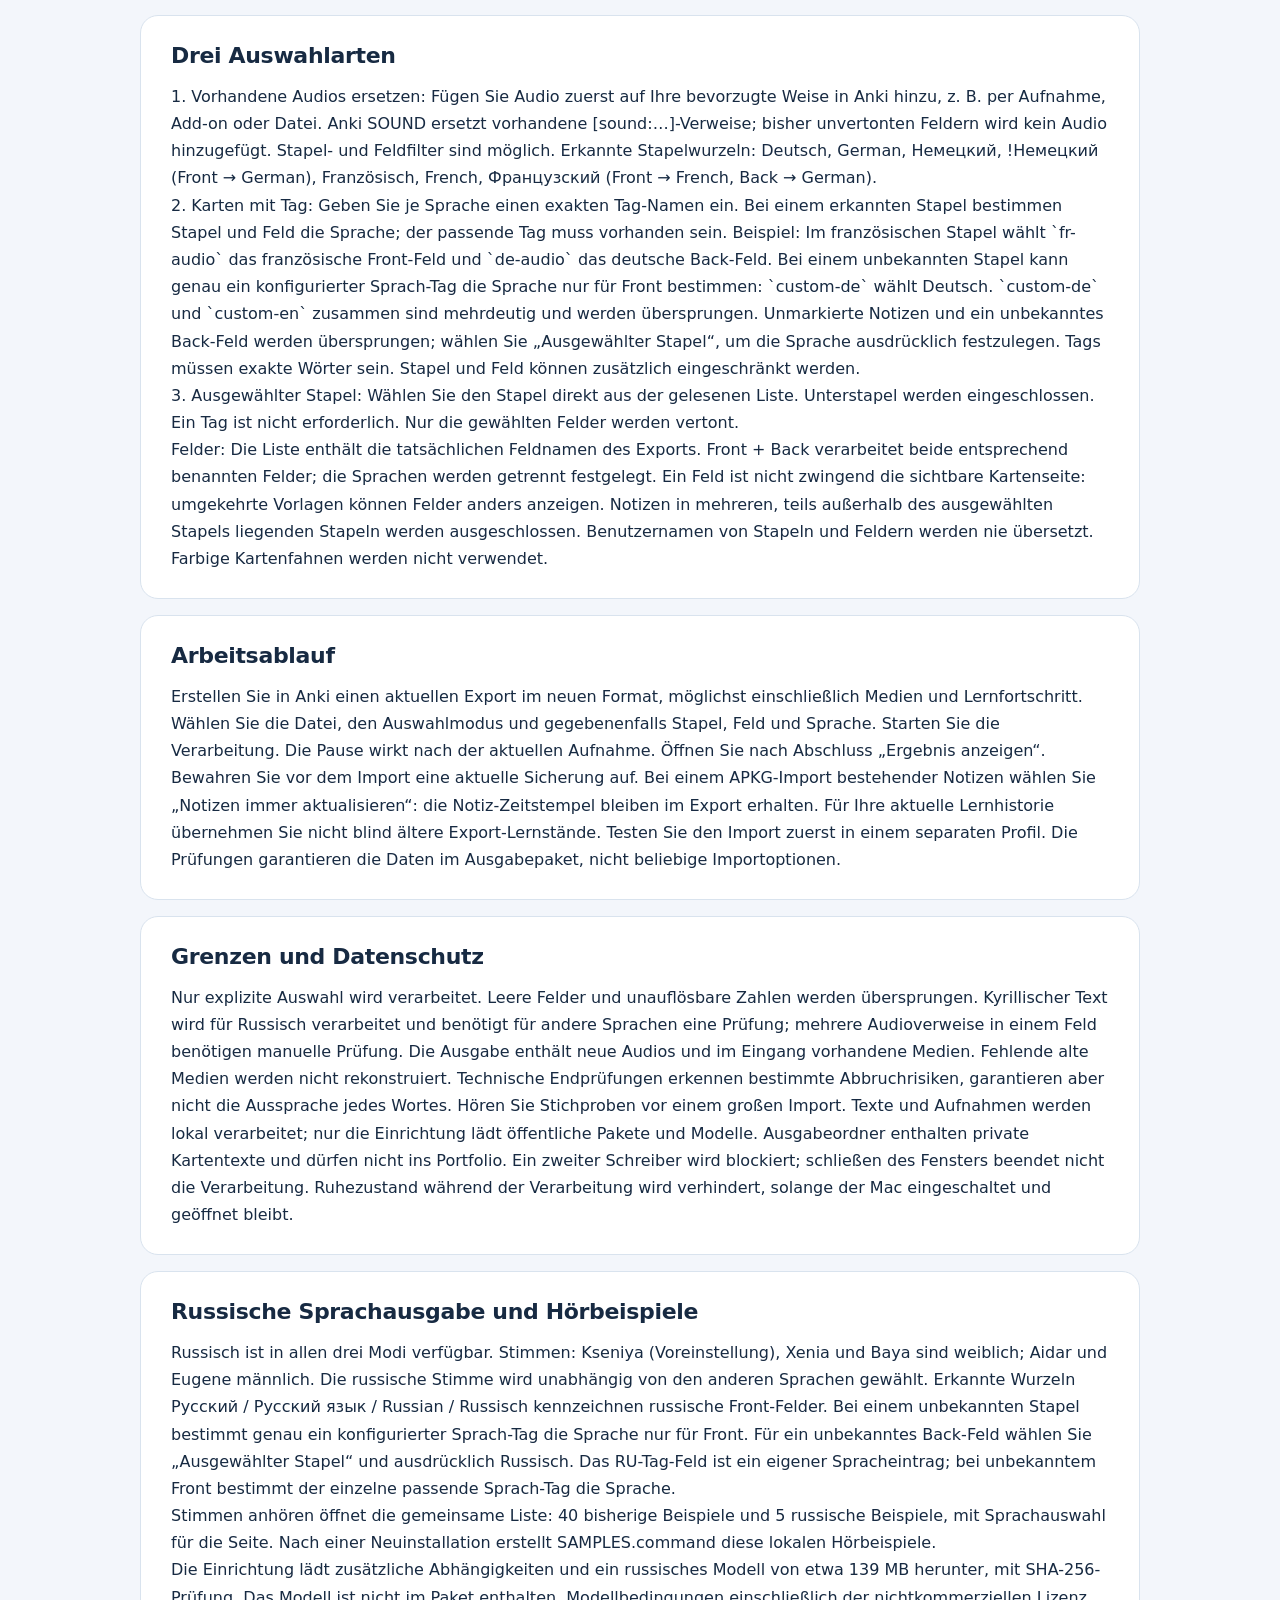
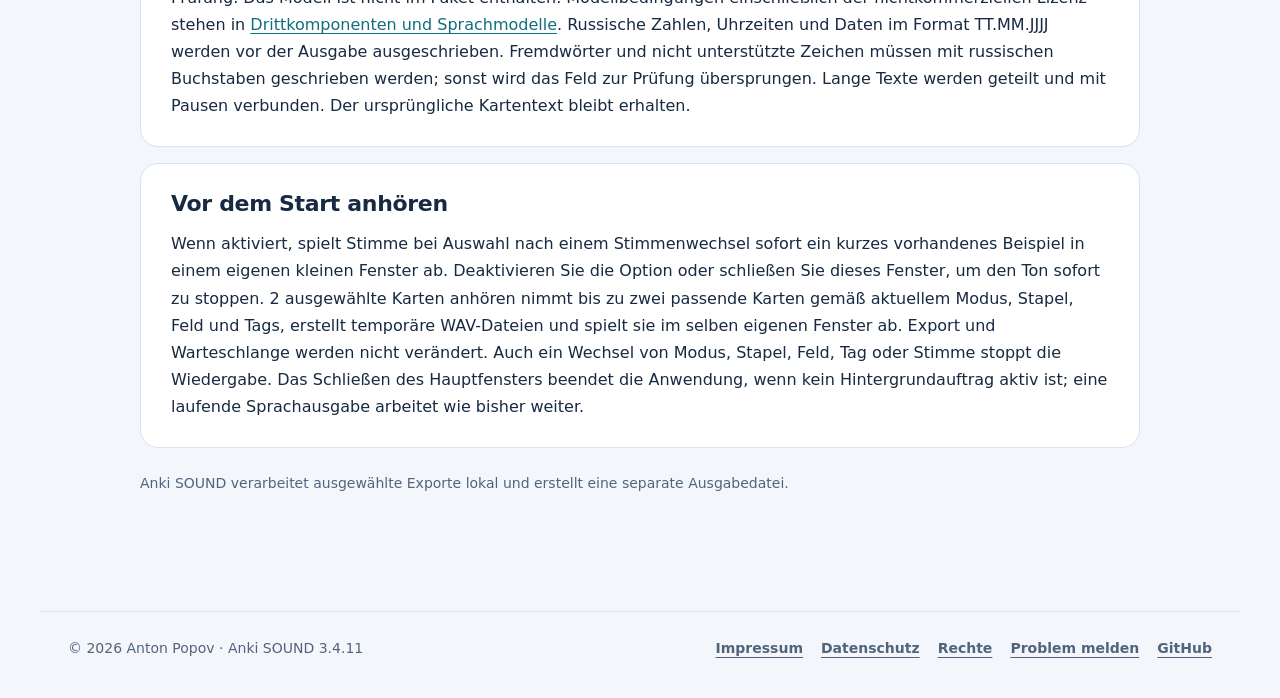
==== commit cf66124e: "site: one tab title pattern and one footer across programs Landing titles name the program and what " ====
--- a/docs/Guide-de.html
+++ b/docs/Guide-de.html
@@ -72,7 +72,7 @@
 <section class="topic"><h2 id="section-10">Vor dem Start anhören</h2><div class="copy">Wenn aktiviert, spielt Stimme bei Auswahl nach einem Stimmenwechsel sofort ein kurzes vorhandenes Beispiel in einem eigenen kleinen Fenster ab. Deaktivieren Sie die Option oder schließen Sie dieses Fenster, um den Ton sofort zu stoppen. 2 ausgewählte Karten anhören nimmt bis zu zwei passende Karten gemäß aktuellem Modus, Stapel, Feld und Tags, erstellt temporäre WAV-Dateien und spielt sie im selben eigenen Fenster ab. Export und Warteschlange werden nicht verändert. Auch ein Wechsel von Modus, Stapel, Feld, Tag oder Stimme stoppt die Wiedergabe. Das Schließen des Hauptfensters beendet die Anwendung, wenn kein Hintergrundauftrag aktiv ist; eine laufende Sprachausgabe arbeitet wie bisher weiter.</div></section></main><div class="guide-note">Anki SOUND verarbeitet ausgewählte Exporte lokal und erstellt eine separate Ausgabedatei.</div>
 </div>
 <footer class="ppk-footer">
-  <span>© 2026 Anton Popov · Anki SOUND 3.4.11</span>
-  <nav aria-label="Rechtliches"><a href="https://popovantondev.github.io/popovantondev/impressum.html">Impressum</a><a href="https://popovantondev.github.io/popovantondev/datenschutz.html">Datenschutz</a><a href="https://github.com/popovantondev/AnkiSound">GitHub</a></nav>
+<span>© 2026 Anton Popov · Anki SOUND 3.4.11</span>
+<nav aria-label="Rechtliches"><a href="https://popovantondev.github.io/popovantondev/impressum.html">Impressum</a><a href="https://popovantondev.github.io/popovantondev/datenschutz.html">Datenschutz</a><a href="https://github.com/popovantondev/AnkiSound/blob/main/LICENSE">Rechte</a><a href="https://github.com/popovantondev/AnkiSound/issues/new/choose">Problem melden</a><a href="https://github.com/popovantondev/AnkiSound">GitHub</a></nav>
 </footer>
 </body></html>
